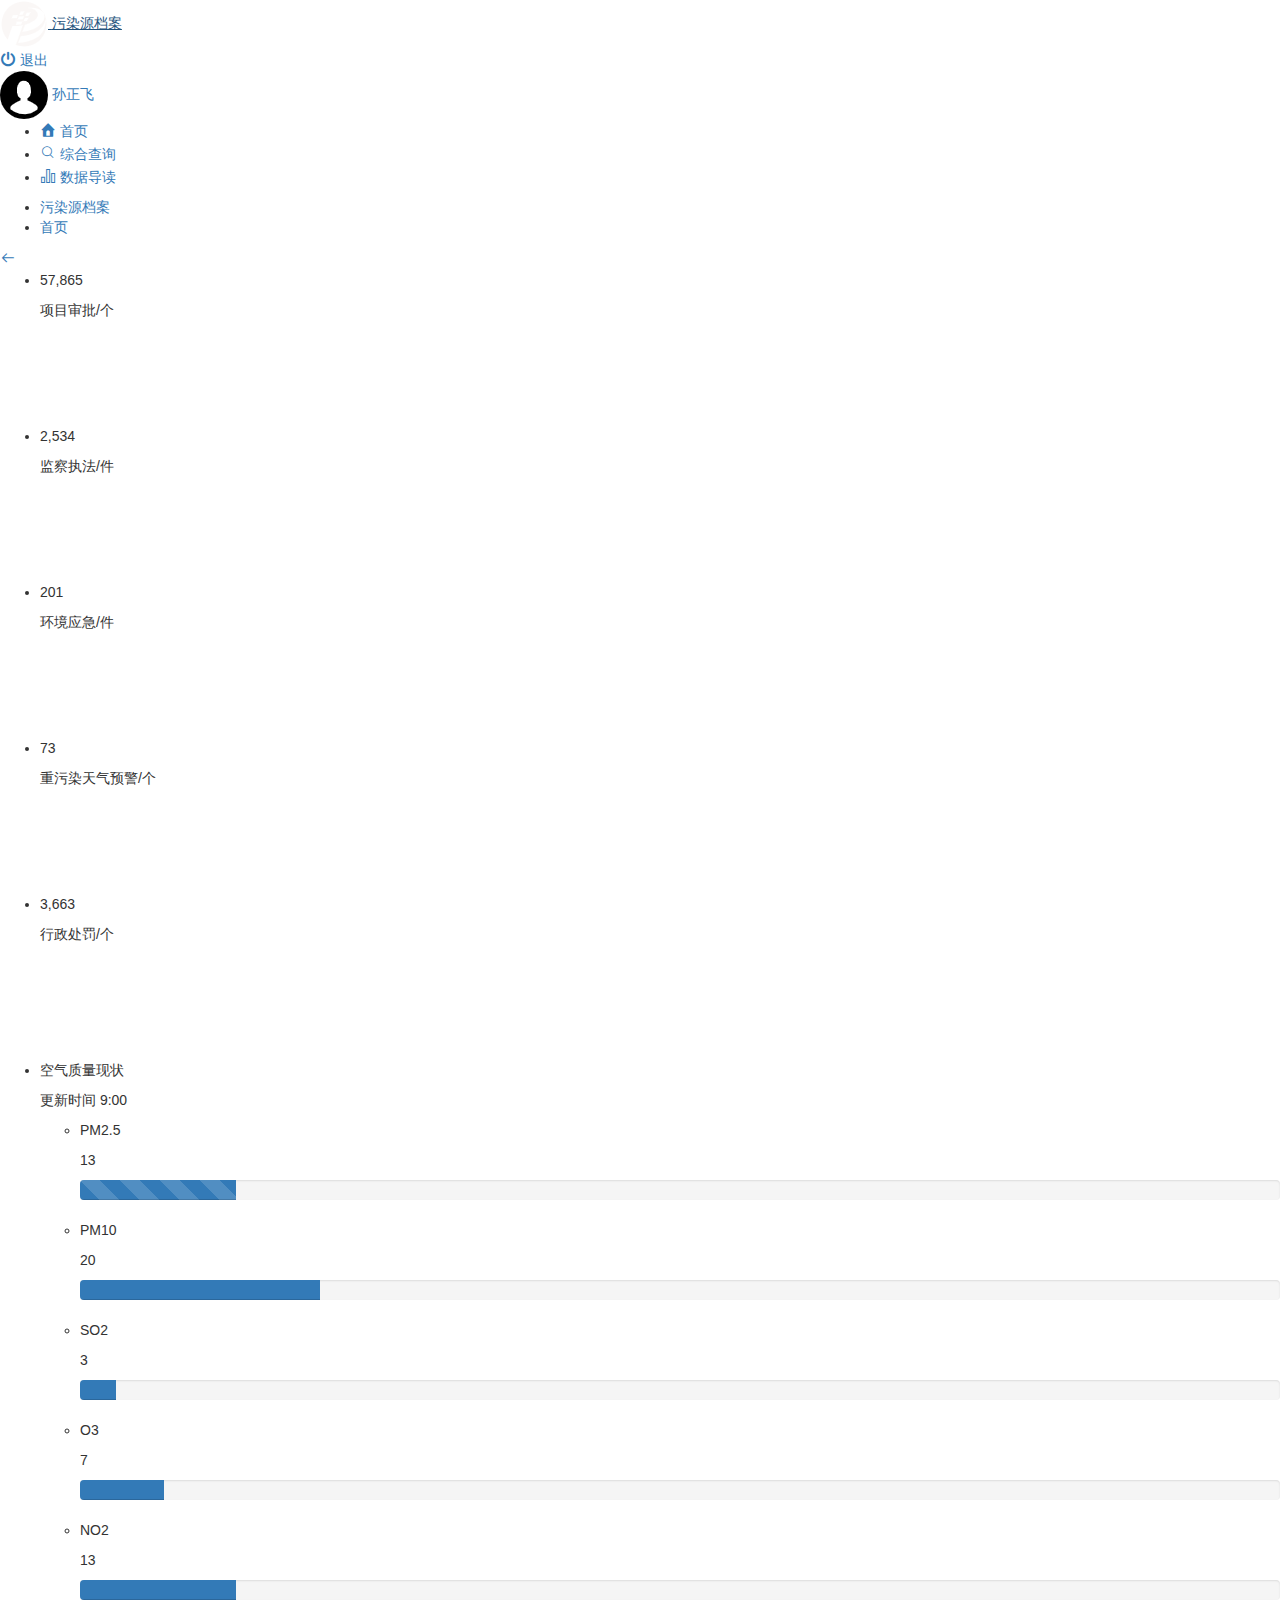
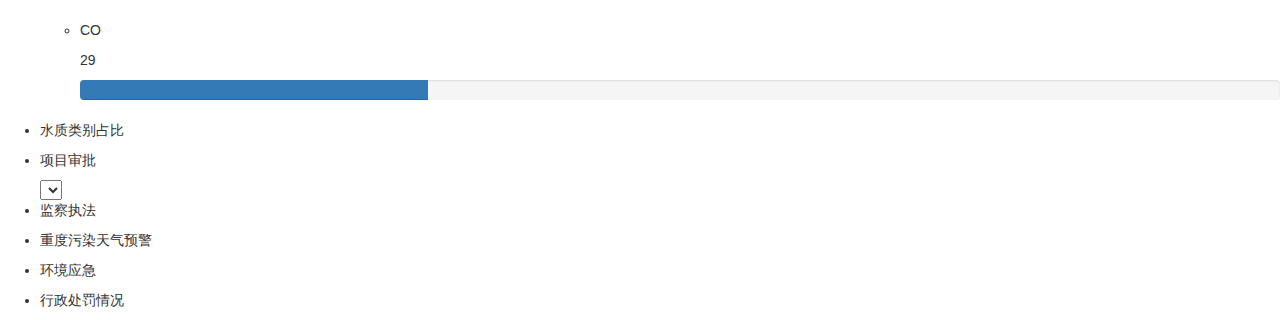
==== sanwei/displayData.html @ 451c1da6 "修改页面" ====
<!DOCTYPE html>
<html lang="en">
<head>
    <meta charset="UTF-8">
    <title>展示数据</title>
    <!-- 最新版本的 Bootstrap 核心 CSS 文件 -->
    <link rel="stylesheet" href="./static/js/bootstrap/dist/bootstrap.css"/>
    <link rel="stylesheet" href="./static/css/displayData.css">
    <link rel="stylesheet" href="./static/iconfont/iconfont.css">
    <script src="./static/js/jquery/2.1.4/jquery.min.js"></script>
    <!-- 最新的 Bootstrap 核心 JavaScript 文件 -->
    <script src="./static/js/bootstrap/dist/bootstrap.3.3.7.min.js"></script>
    <script type="text/javascript" src="./static/js/echarts-4.8.0.min.js"></script>
</head>
<body>
    <div class="page-container">
        <div class="header">
            <a href="./displayData.html" class="logo-part">
                <img src="./static/images/logo.png" alt="">
                <span class="platform-name">污染源档案</span>
            </a>
            <div id="logout">
                <a href="#">
                    <span class="iconfont icon-084tuichu"></span>
                    退出
                </a>
            </div>
            <div id="user">
                <a href="#">
                    <img src="./static/images/user-default-pic.png" alt="">
                    孙正飞
                </a>
            </div>
            <ul id="nav-list">
                <li class="nav-list-item active">
                    <a href="#">
                        <span class="iconfont icon-shouye"></span>
                        首页
                    </a>
                </li>
                <li class="nav-list-item ">
                    <a href="./integratedQuery.html">
                        <span class="iconfont icon-chaxun"></span>
                        综合查询
                    </a>
                </li>
                <li class="nav-list-item ">
                    <a href="">
                        <span class="iconfont icon-zhibiao"></span>
                        数据导读
                    </a>
                </li>
            </ul>
            <div class="clearfix"></div>
        </div>
        <div class="clearfix"></div>
        <div class="nav-part">
            <ul class="nav-bar">
                <li class="nav-bar-item">
                    <a href="#">
                        污染源档案
                    </a>
                </li>
                <li class="nav-bar-item">
                    <a href="#">
                        首页
                    </a>
                </li>
            </ul>
            <a href="#" id="back">
                <span class="iconfont icon-zuojiantou"></span>
            </a>
        </div>
        <div class="main">
            <ul class="num-tags-list">
                <li class="num-tags-list-item xm">
                    <p class="num" alt="">57,865</p>
                    <p class="tag" alt="">项目审批/个</p>
                    <img src="./static/images/xm.png" alt="" class="tag-icon">
                </li>
                <li class="num-tags-list-item jc">
                    <p class="num">2,534</p>
                    <p class="tag">监察执法/件</p>
                    <img src="./static/images/jc.png" alt="" class="tag-icon">
                </li>
                <li class="num-tags-list-item hj">
                    <p class="num">201</p>
                    <p class="tag">环境应急/件</p>
                    <img src="./static/images/hj.png" alt="" class="tag-icon">
                </li>
                <li class="num-tags-list-item zw">
                    <p class="num">73</p>
                    <p class="tag">重污染天气预警/个</p>
                    <img src="./static/images/zw.png" alt="" class="tag-icon">
                </li>
                <li class="num-tags-list-item xz">
                    <p class="num">3,663</p>
                    <p class="tag">行政处罚/个</p>
                    <img src="./static/images/xz.png" alt="" class="tag-icon">
                </li>
            </ul>
            <ul class="data-chart-list">
                <li class="data-chart-list-item">
                    <div class="title-more">
                        <p class="title">空气质量现状</p>
                        <div class="more">
                            <p class="update-time">
                                <span>更新时间</span>
                                <span>9:00</span>
                            </p>
                        </div>
                    </div>
                    <div class="data-chart-list-item-content">
                        <div class="left" id="air-chart">

                        </div>
                        <ul class="right" id="air-value-list">
                            <li class="air-value">
                                <p class="air-name">PM2.5</p>
                                <p class="air-value">13</p>
                                <div class="progress">
                                    <div class="progress-bar  progress-bar-striped active"
                                         role="progressbar"
                                         aria-valuenow="13"
                                         aria-valuemin="0"
                                         aria-valuemax="100"
                                         style="width:13%;">
                                    </div>
                                </div>
                            </li>
                            <li class="air-value">
                                <p class="air-name">PM10</p>
                                <p class="air-value">20</p>
                                <div class="progress">
                                    <div class="progress-bar"
                                         role="progressbar"
                                         aria-valuenow="20"
                                         aria-valuemin="0"
                                         aria-valuemax="100"
                                         style="width:20%;">
                                    </div>
                                </div>
                            </li>
                            <li class="air-value">
                                <p class="air-name">SO2</p>
                                <p class="air-value">3</p>
                                <div class="progress">
                                    <div class="progress-bar"
                                         role="progressbar"
                                         aria-valuenow="3"
                                         aria-valuemin="0"
                                         aria-valuemax="100"
                                         style="width:3%;">
                                    </div>
                                </div>
                            </li>
                            <li class="air-value">
                                <p class="air-name">O3</p>
                                <p class="air-value">7</p>
                                <div class="progress">
                                    <div class="progress-bar"
                                         role="progressbar"
                                         aria-valuenow="7"
                                         aria-valuemin="0"
                                         aria-valuemax="100"
                                         style="width:7%;">
                                    </div>
                                </div>
                            </li>
                            <li class="air-value">
                                <p class="air-name">NO2</p>
                                <p class="air-value">13</p>
                                <div class="progress">
                                    <div class="progress-bar"
                                         role="progressbar"
                                         aria-valuenow="13"
                                         aria-valuemin="0"
                                         aria-valuemax="100"
                                         style="width:13%;">
                                    </div>
                                </div>
                            </li>
                            <li class="air-value">
                                <p class="air-name">CO</p>
                                <p class="air-value">29</p>
                                <div class="progress">
                                    <div class="progress-bar"
                                         role="progressbar"
                                         aria-valuenow="29"
                                         aria-valuemin="0"
                                         aria-valuemax="100"
                                         style="width:29%;">
                                    </div>
                                </div>
                            </li>
                        </ul>
                    </div>
                </li>
                <li class="data-chart-list-item">
                    <div class="title-more">
                        <p class="title">水质类别占比</p>
                        <div class="more"></div>
                    </div>
                    <div class="data-chart-list-item-content">
                        <div class="left" id="szzb-chart">

                        </div>
                        <div class="right" id="dbl-chart">

                        </div>
                    </div>
                </li>
                <li class="data-chart-list-item">
                    <div class="title-more">
                        <p class="title">项目审批</p>
                        <div class="more">
                            <select name="" id=""></select>
                        </div>
                    </div>
                </li>
                <li class="data-chart-list-item">
                    <div class="title-more">
                        <p class="title">监察执法</p>
                        <div class="more"></div>
                    </div>
                </li>
                <li class="data-chart-list-item">
                    <div class="title-more">
                        <p class="title">重度污染天气预警</p>
                        <div class="more"></div>
                    </div>
                </li>
                <li class="data-chart-list-item">
                    <div class="title-more">
                        <p class="title">环境应急</p>
                        <div class="more"></div>
                    </div>
                </li>
                <li class="data-chart-list-item">
                    <div class="title-more">
                        <p class="title">行政处罚情况</p>
                        <div class="more"></div>
                    </div>
                </li>
            </ul>
        </div>
    </div>
</body>
<script>
    //dom
    var airChartDom = document.getElementById('air-chart');
    var szzbChartDom = document.getElementById('szzb-chart');
    var dblChartDom = document.getElementById('dbl-chart');

    //echarts
    var airChart,szzbChart,dblChart;
    //获取空气质量现状数据
    function getAirChartData(){
        if(airChart){
            airChart.dispose();
        }
        airChart = echarts.init(airChartDom);
        var option = {
            angleAxis: {
                axisLine: {
                    show: false
                },
                axisLabel: {
                    show: false
                },
                splitLine: {
                    show: false
                },
                axisTick: {
                    show: false
                },
                min: 0,
                max: 120,
                boundaryGap: ['0', '100'],
                startAngle: 240
            },
            radiusAxis: {
                type: 'category',
                axisLine: {
                    show: false
                },
                axisTick: {
                    show: false
                },
                axisLabel: {
                    show: false
                },
                data: ['','','a', 'c'],
                z: 10
            },
            polar: {},
            series: [{
                type: 'bar',
                data: [,,,35],
                z: 1,
                coordinateSystem: 'polar',
                name: 'a',
                roundCap: true,
                color: '#02B81C',
                barGap: '-100%'
            }, {
                type: 'bar',
                data: [,,,100],
                z: 0,
                silent: true,
                coordinateSystem: 'polar',
                name: 'c',
                roundCap: true,
                color: '#F4F4F4',
                barGap: '-100%'
            }],
            tooltip: {
                show: false
            },
            graphic: [{
                type: 'group',
                top: 'middle',
                left: 'center',
                id: 'data',
                children: [
                    {
                        type: 'text',
                        id: 'current',
                        top:30,
                        style: {
                            text: '35',
                            font: 'bold 40px "Microsoft YaHei", sans-serif',
                            fill: '#000000',
                            textAlign: 'center'
                        }
                    },
                    {
                        type: 'text',
                        id: 'all',
                        top: 100,
                        style: {
                            text: '优',
                            font: 'bold 30px "Microsoft YaHei", sans-serif',
                            fill: '#02B81C',
                            textAlign: 'center'
                        }
                    }
                ]
            },{
                type:'text',
                id:'primary_pollutant',
                bottom:10,
                left:'center',
                style:{
                    text:'首要污染物:--',
                    font:'16px "Microsoft YaHei", sans-serif',
                    fill:'#000000',
                    textAlign:'center'
                }
            }
            ]
        };
        airChart.setOption(option)
    }
    //设置各个空气值
    function setAirValue(){

    }
    //水质占比
    function szzb(){
        if(szzbChart){
            szzbChart.dispose();
        }
        szzbChart = echarts.init(szzbChartDom);
        let echartData = [{
            'name': 'V类',
            'value': 27
        }, {
            'name': 'Ⅱ类',
            'value': 24
        }, {
            'name': 'Ⅲ类',
            'value': 18
        }, {
            'name': 'Ⅳ类',
            'value': 31
        }
        ];
        let formatNumber = function(num) {
            let reg = /(?=(\B)(\d{3})+$)/g;
            return num.toString().replace(reg, ',');
        }
        let total = echartData.reduce((a, b) => {
            return a + b.value * 1
        }, 0);

        var option = {
            backgroundColor: '#FFF',
            color: ['#FF771C', '#0084FF', '#00B71A', '#FBBB02'],
            // tooltip: {
            //     trigger: 'item'
            // },
            title: [{
                text:'水质占比',
                top: 'center',
                left: 'center',
                textStyle: {
                    rich: {
                        name: {
                            fontSize: 20,
                            fontWeight: 'normal',
                            color: '#666666',
                            padding: [10, 0]
                        },
                        val: {
                            fontSize: 32,
                            fontWeight: 'bold',
                            color: '#333333',
                        }
                    }
                }
            }],
            series: [{
                type: 'pie',
                radius: ['90px', '120px'],
                center: ['50%', '50%'],
                data: echartData,
                hoverAnimation: false,
                itemStyle: {
                    normal: {
                        borderColor: '#FFF',
                        borderWidth: 2
                    }
                },
                labelLine: {
                    normal: {
                        length: 20,
                        length2: 80,
                        lineStyle: {
                            color: '#e6e6e6'
                        }
                    }
                },
                label: {
                    normal: {
                        formatter: params => {
                            return (
                                '{icon|●}{name|' + params.name + '}{value|' +
                                formatNumber(params.value) + '%}'
                            );
                        },
                        padding: [0 , -100, 25, -100],
                        rich: {
                            icon: {
                                fontSize: 16
                            },
                            name: {
                                fontSize: 16,
                                padding: [0, 10, 0, 4],
                                color: '#666666'
                            },
                            value: {
                                fontSize: 16,
                                color: '#333333'
                            }
                        }
                    }
                },
            }]
        };
        szzbChart.setOption(option);
    }
    //达标率
    function dbl(){
        if(dblChart){
            dblChart.dispose();
        }
        dblChart = echarts.init(dblChartDom);
        var option = {
            angleAxis: {
                axisLine: {
                    show: false
                },
                axisLabel: {
                    show: false
                },
                splitLine: {
                    show: false
                },
                axisTick: {
                    show: false
                },
                min: 0,
                max: 100,
                boundaryGap: ['0', '100'],
                startAngle: 90
            },
            radiusAxis: {
                type: 'category',
                axisLine: {
                    show: false
                },
                axisTick: {
                    show: false
                },
                axisLabel: {
                    show: false
                },
                data: ['','','a', 'c'],
                z: 10
            },
            polar: {},
            series: [{
                type: 'bar',
                data: [,,,86],
                z: 1,
                coordinateSystem: 'polar',
                name: 'a',
                roundCap: true,
                color: '#566FF1',
                barGap: '-100%'
            }, {
                type: 'bar',
                data: [,,,100],
                z: 0,
                silent: true,
                coordinateSystem: 'polar',
                name: 'c',
                roundCap: true,
                color: '#F4F4F4',
                barGap: '-100%'
            }],
            tooltip: {
                show: false
            },
            graphic: [{
                type: 'group',
                top: 'middle',
                left: 'center',
                id: 'data',
                children: [
                    {
                        type: 'text',
                        id: 'current',
                        top:50,
                        style: {
                            text: '86%',
                            font: 'bold 40px "Microsoft YaHei", sans-serif',
                            fill: '#566FF1',
                            textAlign: 'center'
                        }
                    },
                    {
                        type: 'text',
                        id: 'all',
                        top: 100,
                        style: {
                            text: '达标率',
                            font: '30px "Microsoft YaHei", sans-serif',
                            fill: '#566FF1',
                            textAlign: 'center'
                        }
                    }
                ]
            }
            ]
        };
        dblChart.setOption(option)
    }
    $(function(){
        //获取空气质量图表数据
        getAirChartData();
        //水质占比
        szzb();
        //达标率
        dbl();
    })
</script>
</html>
---- sanwei/static/iconfont/iconfont.css ----
@font-face {font-family: "iconfont";
  src: url('iconfont.eot?t=1591057753026'); /* IE9 */
  src: url('iconfont.eot?t=1591057753026#iefix') format('embedded-opentype'), /* IE6-IE8 */
  url('[data-uri]') format('woff2'),
  url('iconfont.woff?t=1591057753026') format('woff'),
  url('iconfont.ttf?t=1591057753026') format('truetype'), /* chrome, firefox, opera, Safari, Android, iOS 4.2+ */
  url('iconfont.svg?t=1591057753026#iconfont') format('svg'); /* iOS 4.1- */
}

.iconfont {
  font-family: "iconfont" !important;
  font-size: 16px;
  font-style: normal;
  -webkit-font-smoothing: antialiased;
  -moz-osx-font-smoothing: grayscale;
}

.icon-zuojiantou:before {
  content: "\e625";
}

.icon-084tuichu:before {
  content: "\e659";
}

.icon-shouye:before {
  content: "\e606";
}

.icon-chaxun:before {
  content: "\e660";
}

.icon-jingbao:before {
  content: "\e602";
}

.icon-zhibiao:before {
  content: "\e6e2";
}
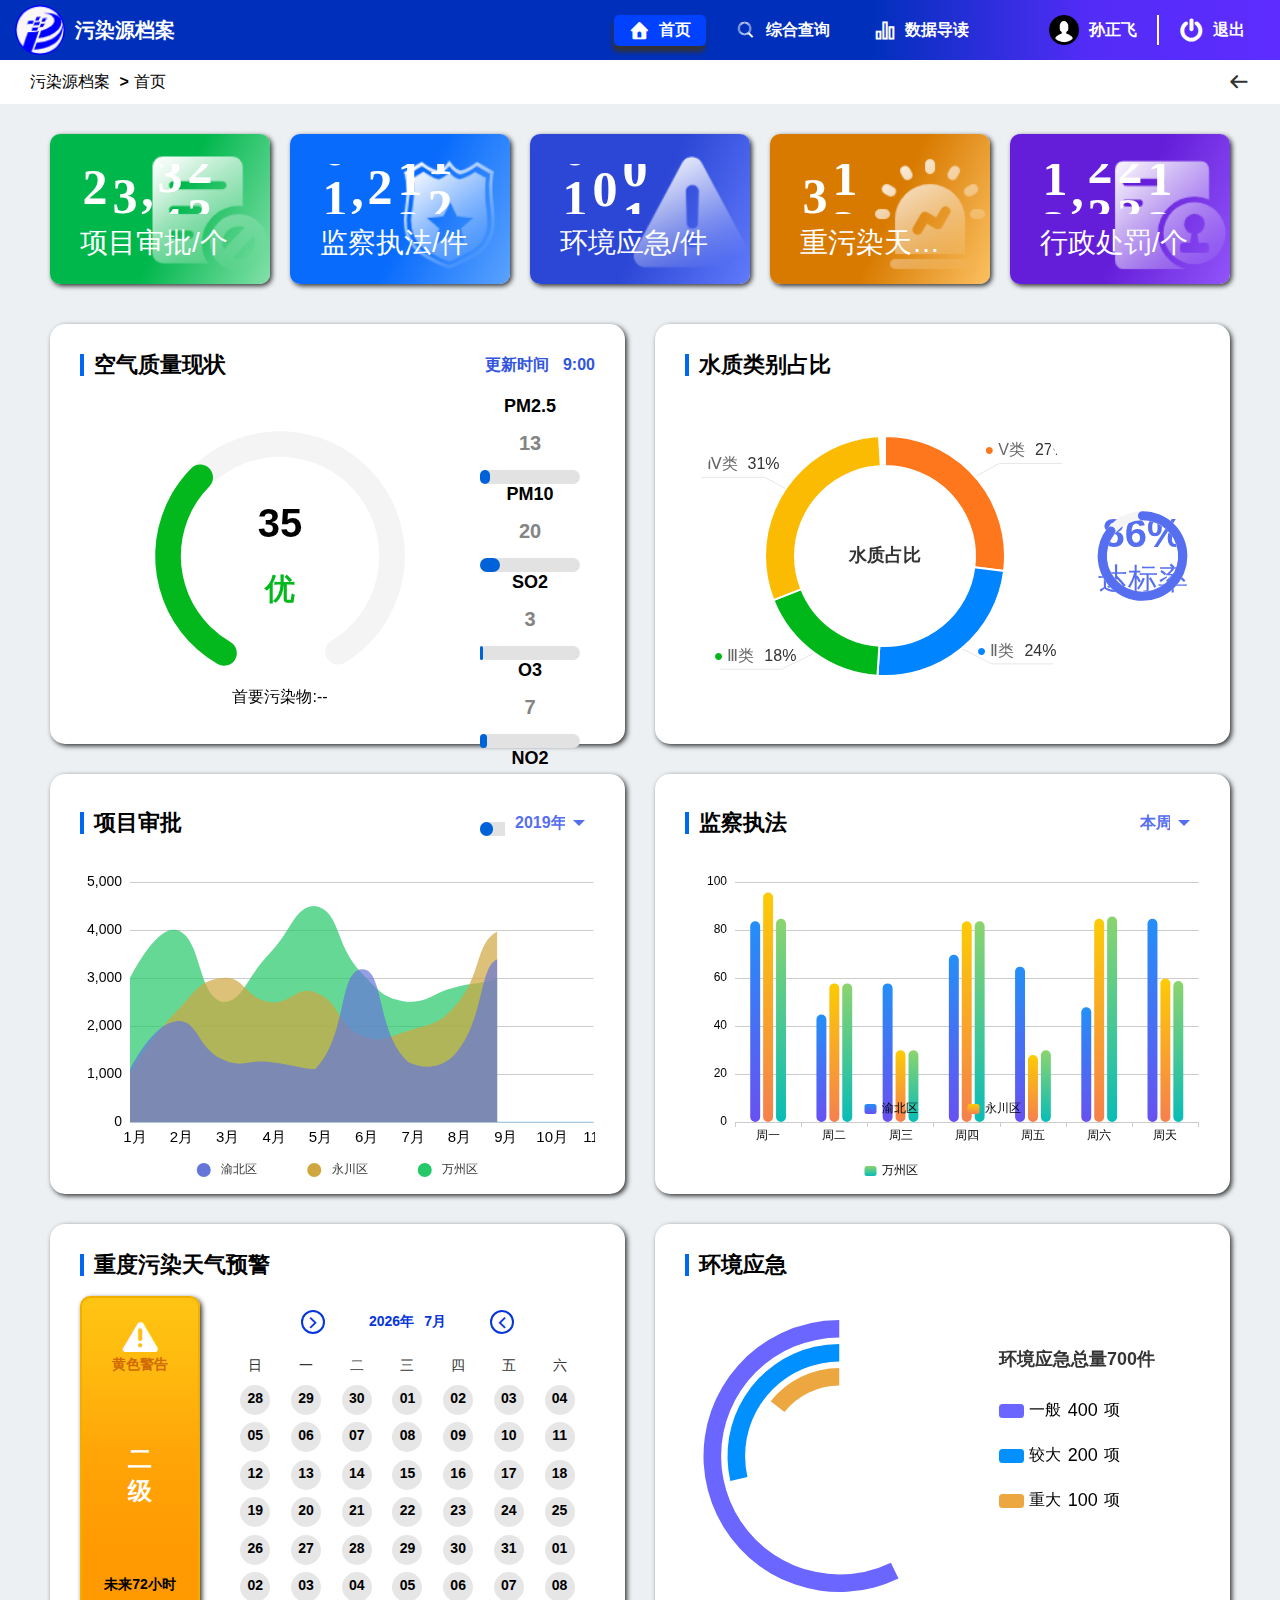
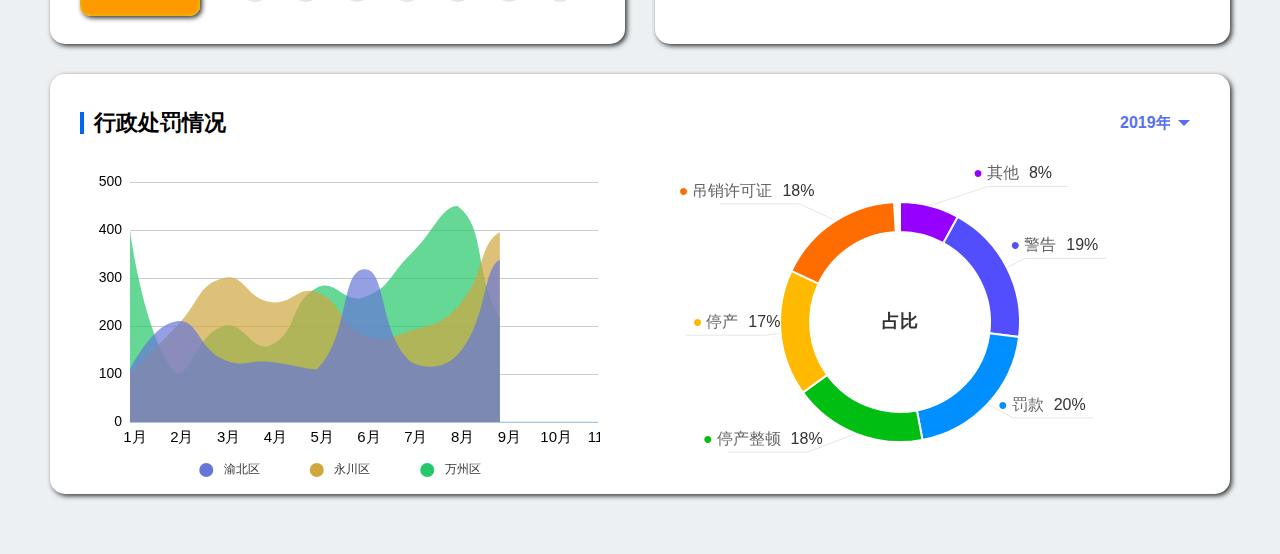
==== commit 309e15f5: "修改页面" ====
--- a/sanwei/displayData.html
+++ b/sanwei/displayData.html
@@ -4,13 +4,16 @@
     <meta charset="UTF-8">
     <title>展示数据</title>
     <!-- 最新版本的 Bootstrap 核心 CSS 文件 -->
-    <link rel="stylesheet" href="./static/js/bootstrap/dist/bootstrap.css"/>
+    <!--<link rel="stylesheet" href="./static/js/bootstrap/dist/bootstrap.css"/>-->
+    <link rel="stylesheet" href="./static/js/layui-v2.4.5/layui/css/layui.css">
     <link rel="stylesheet" href="./static/css/displayData.css">
     <link rel="stylesheet" href="./static/iconfont/iconfont.css">
     <script src="./static/js/jquery/2.1.4/jquery.min.js"></script>
     <!-- 最新的 Bootstrap 核心 JavaScript 文件 -->
-    <script src="./static/js/bootstrap/dist/bootstrap.3.3.7.min.js"></script>
+    <!--<script src="./static/js/bootstrap/dist/bootstrap.3.3.7.min.js"></script>-->
+    <script type="text/javascript" src="./static/js/layui-v2.4.5/layui/layui.all.js"></script>
     <script type="text/javascript" src="./static/js/echarts-4.8.0.min.js"></script>
+    <script type="text/javascript" src="./static/js/numberAnimate.js"></script>
 </head>
 <body>
     <div class="page-container">
@@ -33,7 +36,7 @@
             </div>
             <ul id="nav-list">
                 <li class="nav-list-item active">
-                    <a href="#">
+                    <a href="javascript:void(0)">
                         <span class="iconfont icon-shouye"></span>
                         首页
                     </a>
@@ -74,27 +77,27 @@
         <div class="main">
             <ul class="num-tags-list">
                 <li class="num-tags-list-item xm">
-                    <p class="num" alt="">57,865</p>
+                    <p class="num" id="xmsp-num" alt="">57,865</p>
                     <p class="tag" alt="">项目审批/个</p>
                     <img src="./static/images/xm.png" alt="" class="tag-icon">
                 </li>
                 <li class="num-tags-list-item jc">
-                    <p class="num">2,534</p>
+                    <p class="num" id="jczf-num">2,534</p>
                     <p class="tag">监察执法/件</p>
                     <img src="./static/images/jc.png" alt="" class="tag-icon">
                 </li>
                 <li class="num-tags-list-item hj">
-                    <p class="num">201</p>
+                    <p class="num" id="hjyj-num">201</p>
                     <p class="tag">环境应急/件</p>
                     <img src="./static/images/hj.png" alt="" class="tag-icon">
                 </li>
                 <li class="num-tags-list-item zw">
-                    <p class="num">73</p>
+                    <p class="num" id="zwyj-num">73</p>
                     <p class="tag">重污染天气预警/个</p>
                     <img src="./static/images/zw.png" alt="" class="tag-icon">
                 </li>
                 <li class="num-tags-list-item xz">
-                    <p class="num">3,663</p>
+                    <p class="num" id="xzcf-num">3,663</p>
                     <p class="tag">行政处罚/个</p>
                     <img src="./static/images/xz.png" alt="" class="tag-icon">
                 </li>
@@ -118,79 +121,44 @@
                             <li class="air-value">
                                 <p class="air-name">PM2.5</p>
                                 <p class="air-value">13</p>
-                                <div class="progress">
-                                    <div class="progress-bar  progress-bar-striped active"
-                                         role="progressbar"
-                                         aria-valuenow="13"
-                                         aria-valuemin="0"
-                                         aria-valuemax="100"
-                                         style="width:13%;">
-                                    </div>
+                                <div class="layui-progress">
+                                    <div class="layui-progress-bar " lay-percent="10%"></div>
                                 </div>
                             </li>
                             <li class="air-value">
                                 <p class="air-name">PM10</p>
                                 <p class="air-value">20</p>
-                                <div class="progress">
-                                    <div class="progress-bar"
-                                         role="progressbar"
-                                         aria-valuenow="20"
-                                         aria-valuemin="0"
-                                         aria-valuemax="100"
-                                         style="width:20%;">
-                                    </div>
+                                <div class="layui-progress">
+                                    <div class="layui-progress-bar " lay-percent="20%"></div>
                                 </div>
                             </li>
                             <li class="air-value">
                                 <p class="air-name">SO2</p>
                                 <p class="air-value">3</p>
-                                <div class="progress">
-                                    <div class="progress-bar"
-                                         role="progressbar"
-                                         aria-valuenow="3"
-                                         aria-valuemin="0"
-                                         aria-valuemax="100"
-                                         style="width:3%;">
-                                    </div>
+                                <div class="layui-progress">
+                                    <div class="layui-progress-bar " lay-percent="3%"></div>
+
                                 </div>
                             </li>
                             <li class="air-value">
                                 <p class="air-name">O3</p>
                                 <p class="air-value">7</p>
-                                <div class="progress">
-                                    <div class="progress-bar"
-                                         role="progressbar"
-                                         aria-valuenow="7"
-                                         aria-valuemin="0"
-                                         aria-valuemax="100"
-                                         style="width:7%;">
-                                    </div>
+                                <div class="layui-progress">
+                                    <div class="layui-progress-bar " lay-percent="7%"></div>
                                 </div>
                             </li>
                             <li class="air-value">
                                 <p class="air-name">NO2</p>
                                 <p class="air-value">13</p>
-                                <div class="progress">
-                                    <div class="progress-bar"
-                                         role="progressbar"
-                                         aria-valuenow="13"
-                                         aria-valuemin="0"
-                                         aria-valuemax="100"
-                                         style="width:13%;">
-                                    </div>
+                                <div class="layui-progress">
+                                    <div class="layui-progress-bar " lay-percent="13%"></div>
                                 </div>
                             </li>
                             <li class="air-value">
                                 <p class="air-name">CO</p>
                                 <p class="air-value">29</p>
-                                <div class="progress">
-                                    <div class="progress-bar"
-                                         role="progressbar"
-                                         aria-valuenow="29"
-                                         aria-valuemin="0"
-                                         aria-valuemax="100"
-                                         style="width:29%;">
-                                    </div>
+                                <div class="layui-progress">
+                                    <div class="layui-progress-bar " lay-percent="29%"></div>
                                 </div>
                             </li>
                         </ul>
@@ -214,14 +182,32 @@
                     <div class="title-more">
                         <p class="title">项目审批</p>
                         <div class="more">
-                            <select name="" id=""></select>
+                                <div class="layui-form editform">
+                                    <select  name="xmsp-year" lay-filter="xmsp-year" id="xmsp-year"  class="layui-select">
+                                        <option value="2018">2018年</option>
+                                        <option value="2019" selected>2019年</option>
+                                        <option value="2020">2020年</option>
+                                    </select>
+                                </div>
                         </div>
+                    </div>
+                    <div class="data-chart-list-item-content">
+                        <div id="xmsp-chart"></div>
                     </div>
                 </li>
                 <li class="data-chart-list-item">
                     <div class="title-more">
                         <p class="title">监察执法</p>
-                        <div class="more"></div>
+                        <div class="more">
+                            <div class="layui-form editform" style="width: 70px;">
+                                <select  name="zczf-week" lay-filter="zczf-week" id="zczf-week"  class="layui-select">
+                                    <option value="1">本周</option>
+                                </select>
+                            </div>
+                        </div>
+                    </div>
+                    <div class="data-chart-list-item-content">
+                        <div id="jczf-chart"></div>
                     </div>
                 </li>
                 <li class="data-chart-list-item">
@@ -229,17 +215,51 @@
                         <p class="title">重度污染天气预警</p>
                         <div class="more"></div>
                     </div>
+                    <div class="data-chart-list-item-content">
+                        <div class="left" id="weather-status">
+                            <div class="warn yellow">
+                                <span class="iconfont icon-jinggao1"></span>
+                                <span id="warn-type">黄色警告</span>
+                            </div>
+                            <div class="warn-level">
+                                二级
+                            </div>
+                            <div class="future72">未来72小时</div>
+                        </div>
+                        <div class="right layui-inline" id="calendar"></div>
+                    </div>
                 </li>
                 <li class="data-chart-list-item">
                     <div class="title-more">
                         <p class="title">环境应急</p>
                         <div class="more"></div>
                     </div>
+                    <div class="data-chart-list-item-content">
+                        <div id="hjyj-chart">
+
+                        </div>
+                    </div>
                 </li>
                 <li class="data-chart-list-item">
                     <div class="title-more">
                         <p class="title">行政处罚情况</p>
-                        <div class="more"></div>
+                        <div class="more">
+                            <div class="layui-form editform">
+                                <select  name="xzcf-year" lay-filter="xzcf-year" id="xzcf-year"  class="layui-select">
+                                    <option value="2018">2018年</option>
+                                    <option value="2019" selected>2019年</option>
+                                    <option value="2020">2020年</option>
+                                </select>
+                            </div>
+                        </div>
+                    </div>
+                    <div class="data-chart-list-item-content">
+                        <div class="left" id="xzcf-left-chart">
+
+                        </div>
+                        <div class="right" id="xzcf-right-chart">
+
+                        </div>
                     </div>
                 </li>
             </ul>
@@ -251,9 +271,14 @@
     var airChartDom = document.getElementById('air-chart');
     var szzbChartDom = document.getElementById('szzb-chart');
     var dblChartDom = document.getElementById('dbl-chart');
+    var xmspChartDom = document.getElementById('xmsp-chart');
+    var jczfChartDom = document.getElementById('jczf-chart');
+    var xzcfLeftChartDom = document.getElementById('xzcf-left-chart');
+    var xzcfRightChartDom = document.getElementById('xzcf-right-chart');
+    var hjyjChartDom = document.getElementById('hjyj-chart');
 
     //echarts
-    var airChart,szzbChart,dblChart;
+    var airChart,szzbChart,dblChart,xmspChart,jczfChart,xzcfLeftChart,xzcfRightChart,hjyjChart;
     //获取空气质量现状数据
     function getAirChartData(){
         if(airChart){
@@ -567,13 +592,948 @@
         };
         dblChart.setOption(option)
     }
+    //项目审批
+    function xmsp(){
+        if(xmspChart){
+            xmspChart.dispose();
+        }
+        xmspChart = echarts.init(xmspChartDom);
+        var option = {
+            grid: {
+                 width:'90%', //调整折线图的宽度
+                top: 20,
+                x: 50,
+                x2: 50,
+                y2: 60
+            },
+            color:["#24C869","#D0A73E","#6676D8"],
+            legend:{
+                left:'center',
+                bottom:0,
+                itemGap:50,
+                data:[
+                    {
+                        name:'渝北区',
+                        icon:'circle'
+                    },
+                    {
+                        name:'永川区',
+                        icon:'circle'
+                    },
+                    {
+                        name:'万州区',
+                        icon:'circle',
+                    }
+                ]
+            },
+            backgroundColor: '#FFF',
+            tooltip: {
+                backgroundColor: 'rgb(255,255,255)',
+                padding: [10, 20, 10, 8],
+                textStyle: {
+                    fontSize: 12,
+                    lineHeight: 24,
+                    color:'#000'
+
+                },
+                trigger: 'axis',
+                axisPointer: {
+                    type: 'line',
+                    lineStyle: {
+                        type: 'dashed',
+                        color: '#fff'
+                    }
+                }
+            },
+            xAxis: {
+                type: "category",
+                boundaryGap: false,
+                // 改变x轴颜色
+                axisLine: {
+                    lineStyle: {
+                        color: "#009cff",
+                        width: 0.3
+                    }
+                },
+                data: ['1月','2月','3月','4月','5月','6月','7月','8月','9月','10月','11月'],
+                // 轴刻度
+                axisTick: {
+                    show: false
+                },
+                // 轴网格
+                splitLine: {
+                    show: false
+                },
+                axisLabel: {
+                    show: true,
+                    interval: 0, //横轴信息全部显示
+                    textStyle: {
+                        color: "#000",
+                        fontSize: 15
+                    },
+                    padding:[0,0,0,10]
+                }
+            },
+            yAxis: {
+                axisTick: {
+                    show: false //轴刻度不显示
+                },
+                min: 0,
+                // 改变y轴颜色
+                axisLine: {
+                    show:false,
+                    lineStyle: {
+                        color: "#009cff",
+                        width: 0.3
+                    }
+                },
+                // 轴网格
+                splitLine: {
+                    show: true,
+                    lineStyle: {
+                        color: "#ccc",
+                    }
+                },
+                //坐标轴文字样式
+                axisLabel: {
+                    show: true,
+                    textStyle: {
+                        color: "#000",
+                        fontSize: 14
+                    }
+                }
+            },
+            series: [
+                {
+                    name: '万州区',
+                    type: 'line',
+                    areaStyle: {
+                        color: "#24C869"
+                    },
+                    symbol: 'none', // 折线无拐点
+                    lineStyle: {
+                        normal: {
+                            width: 0 //折线宽度
+                        }
+
+                    },
+                    smooth: true,
+                    data: [3000, 4000, 2500, 3500, 4500, 3100, 2500, 2800, 3000,3400,4000]
+                },
+                {
+                    name: '永川区',
+                    type: 'line',
+                    areaStyle: {
+                        color: "#D0A73E"
+                    },
+                    symbol: 'none', // 折线无拐点
+                    lineStyle: {
+                        normal: {
+
+                            width: 0 //折线宽度
+                        }
+
+                    },
+                    smooth: true,
+                    data: [1000, 2300, 3000, 2500, 2700, 1800, 1900, 2400, 4000,3100,2900]
+
+                },
+                {
+                name: '渝北区',
+                type: 'line',
+                areaStyle: {
+                    color: "#6676D8"
+                },
+                symbol: 'none', // 折线无拐点
+                lineStyle: {
+                    normal: {
+                        width: 0 //折线宽度
+                    }
+
+                },
+                smooth: true,
+                data: [1100, 2100, 1300, 1250, 1105, 3180, 1250, 1400, 3400,1300,1500]
+
+            }
+            ]
+        };
+        xmspChart.setOption(option)
+    }
+    //监察执法
+    function jczf(){
+        if(jczfChart){
+            jczfChart.dispose();
+        }
+        jczfChart = echarts.init(jczfChartDom);
+        var option = {
+            backgroundColor:'#FFF',
+            tooltip: {
+                trigger: 'axis',
+                axisPointer: { // 坐标轴指示器，坐标轴触发有效
+                    type: 'shadow' // 默认为直线，可选为：'line' | 'shadow'
+                }
+            },
+            grid: {
+                width:'90%', //调整折线图的宽度
+                top: 20,
+                x: 50,
+                x2: 50,
+                y2: 60
+            },
+            legend: {
+                itemGap:50,
+                data: [{
+                    name:'渝北区',
+                    icon:'roundRect',
+                    textStyle:{
+                        color:'#000'
+                    }
+                },{
+                    name:'永川区',
+                    icon:'roundRect',
+                    textStyle:{
+                        color:'#000'
+                    }
+                },{
+                    name:'万州区',
+                    icon:'roundRect',
+                    textStyle:{
+                        color:'#000'
+                    }
+                }],
+                right: 'center',
+                bottom:'0',
+                textStyle: {
+                    color: "#fff"
+                },
+                itemWidth: 12,
+                itemHeight: 10,
+                // itemGap: 35
+            },
+            xAxis: {
+                type: 'category',
+                data: ['周一','周二','周三','周四','周五','周六','周天'],
+                axisLine: {
+                    lineStyle: {
+                        color: '#ccc'
+
+                    }
+                },
+                axisLabel: {
+                    // interval: 0,
+                    // rotate: 40,
+                    textStyle: {
+                        fontFamily: 'Microsoft YaHei',
+                        color:'#000'
+                    }
+                },
+            },
+
+            yAxis: {
+                type: 'value',
+                axisLine: {
+                    show: false,
+                    lineStyle: {
+                        color: 'white'
+                    }
+                },
+                splitLine: {
+                    show: true,
+                    lineStyle: {
+                        color: '#ccc'
+                    }
+                },
+                axisLabel: {
+                    textStyle:{
+                        color:'#000'
+                    }
+                }
+            },
+            series: [{
+                name: '渝北区',
+                type: 'bar',
+                barWidth: '15%',
+                itemStyle: {
+                    normal: {
+                        color: new echarts.graphic.LinearGradient(0, 0, 0, 1, [{
+                            offset: 0,
+                            color: '#248ff7'
+                        }, {
+                            offset: 1,
+                            color: '#6851f1'
+                        }]),
+                        barBorderRadius: 11,
+                    }
+                },
+                data: [84,45,58,70,65,48,85]
+            },
+                {
+                    name: '永川区',
+                    type: 'bar',
+                    barWidth: '15%',
+                    itemStyle: {
+                        normal: {
+                            color: new echarts.graphic.LinearGradient(0, 0, 0, 1, [{
+                                offset: 0,
+                                color: '#fccb05'
+                            }, {
+                                offset: 1,
+                                color: '#f5804d'
+                            }]),
+                            barBorderRadius: 12,
+                        }
+                    },
+                    data: [96,58,30,84,28,85,60]
+                },
+                {
+                    name: '万州区',
+                    type: 'bar',
+                    barWidth: '15%',
+                    itemStyle: {
+                        normal: {
+                            color: new echarts.graphic.LinearGradient(0, 0, 0, 1, [{
+                                offset: 0,
+                                color: '#8bd46e'
+                            }, {
+                                offset: 1,
+                                color: '#09bcb7'
+                            }]),
+                            barBorderRadius: 11,
+                        }
+                    },
+                    data: [85,58,30,84,30,86,59]
+                }]
+        };
+        jczfChart.setOption(option);
+    }
+
+    function array2obj(array,key) {
+        var resObj = {};
+        for(var i=0;i<array.length;i++){
+            resObj[array[i][key]] = array[i];
+        }
+        return resObj;
+    }
+    //环境应急
+    function hjyj(){
+        if(hjyjChart){
+            hjyj.dispose();
+        }
+        hjyjChart = echarts.init(hjyjChartDom);
+
+        let color = ['#6A66FF', '#0090FF', '#EDA741'];
+        let chartData = [
+            {
+            name: "一般",
+            value: 400
+            },
+            {
+                name: "较大",
+                value: 200
+            },
+            {
+                name: "重大",
+                value: 100
+            }
+        ];
+        let arrName = [];
+        let arrValue = [];
+        let objData = array2obj(chartData, "name");
+        let sum = 0;
+        let pieSeries = [],
+            lineYAxis = [];
+
+        // 数据处理
+        chartData.forEach((v, i) => {
+            arrName.push(v.name);
+            arrValue.push(v.value);
+            sum = sum + v.value;
+        })
+
+        // 图表option整理
+        chartData.forEach((v, i) => {
+            pieSeries.push({
+                name: '学历',
+                type: 'pie',
+                clockWise: false,
+                hoverAnimation: false,
+                radius: [85 - i * 15 + '%', 74 - i * 15 + '%'],
+                center: ["30%", "50%"],
+                label: {
+                    show: false
+                },
+                data: [
+                    {
+                        value: v.value,
+                        name: v.name
+                    },
+                    {
+                        value: sum - v.value,
+                        name: '',
+                        itemStyle: {
+                            color: "rgba(0,0,0,0)"
+                        }
+                    }
+                ]
+            });
+            /*  pieSeries.push({
+                  name: '',
+                  type: 'pie',
+                  silent: true,
+                  z: 1,
+                  clockWise: false, //顺时加载
+                  hoverAnimation: false, //鼠标移入变大
+                  radius: [65 - i * 15 + '%',57 - i * 15 + '%'],
+                  center: ["30%", "50%"],
+                  label: {
+                      show: false
+                  },
+                  data: [{
+                      value: 7.5,
+                      itemStyle: {
+                          color: "#E3F0FF"
+                      }
+                  }, {
+                      value: 2.5,
+                      name: '',
+                      itemStyle: {
+                          color: "rgba(0,0,0,0)"
+                      }
+                  }]
+              });*/
+            v.percent = (v.value / sum * 100).toFixed(1) + "%";
+            lineYAxis.push({
+                value: i,
+                textStyle: {
+                    rich: {
+                        circle: {
+                            color: color[i],
+                            padding: [0, 5]
+                        }
+                    }
+                }
+            });
+        });
+
+        var option = {
+            backgroundColor: '#fff',
+            title:{
+                text:'环境应急总量'+sum+'件',
+                left:'60%',
+                top:50
+            },
+            color: color,
+            legend: {
+                show: true,
+                icon:"roundRect",
+                top: "center",
+                left: '60%',
+                data: arrName,
+                width:50,
+                padding: [0, 5],
+                itemGap: 25,
+                formatter: function(name) {
+                    return "{title|" + name + "}  {value|" + (objData[name].value) +"}  {title|项}"
+                },
+
+                textStyle: {
+                    rich: {
+                        title: {
+                            fontSize: 16,
+                            lineHeight: 15,
+                            color: "#000"
+                        },
+                        value: {
+                            fontSize: 18,
+                            lineHeight: 20,
+                            color: "#000"
+                        }
+                    }
+                },
+            },
+            grid: {
+                top: '15%',
+                bottom: '54%',
+                left: "30%",
+                containLabel: false
+            },
+            yAxis: [{
+                type: 'category',
+                inverse: true,
+                axisLine: {
+                    show: false
+                },
+                axisTick: {
+                    show: false
+                },
+                axisLabel: {
+                    formatter: function(params) {
+                        let item = chartData[params];
+                        console.log(item)
+                        return '{icon|}{circle|●}{name|'+ item.name +'}{bd||}{percent|'+item.percent+'}{value|'+ item.value+'}'
+                    },
+                    interval: 0,
+                    inside: true,
+                    textStyle: {
+                        color: "#333",
+                        fontSize: 14,
+                        rich: {
+                            line: {
+                                width: 170,
+                                height: 10
+                            },
+                            name: {
+                                color: '#666',
+                                fontSize: 14,
+                            },
+                            bd: {
+                                color: '#ccc',
+                                padding: [0, 5],
+                                fontSize: 14,
+                            },
+                            percent:{
+                                color: '#333',
+                                fontSize: 14,
+                            },
+                            value: {
+                                color: '#333',
+                                fontSize: 16,
+                                fontWeight: 500,
+                                padding: [0, 0, 0, 20]
+                            },
+                            unit: {
+                                fontSize: 14
+                            }
+                        }
+                    },
+                    show: false
+                },
+                data: lineYAxis
+            }],
+            xAxis: [{
+                show: false
+            }],
+            series: pieSeries
+        };
+        hjyjChart.setOption(option);
+    }
+    //行政处罚
+    function xzcf(){
+        //折线图
+        if(xzcfLeftChart){
+            xzcfLeftChart.dispose();
+        }
+        xzcfLeftChart = echarts.init(xzcfLeftChartDom);
+        var option = {
+            grid: {
+                width:'90%', //调整折线图的宽度
+                top: 20,
+                x: 50,
+                x2: 50,
+                y2: 60
+            },
+            color:["#24C869","#D0A73E","#6676D8"],
+            legend:{
+                left:'center',
+                bottom:0,
+                itemGap:50,
+                data:[
+                    {
+                        name:'渝北区',
+                        icon:'circle'
+                    },
+                    {
+                        name:'永川区',
+                        icon:'circle'
+                    },
+                    {
+                        name:'万州区',
+                        icon:'circle',
+                    }
+                ]
+            },
+            backgroundColor: '#FFF',
+            tooltip: {
+                backgroundColor: 'rgb(255,255,255)',
+                padding: [10, 20, 10, 8],
+                textStyle: {
+                    fontSize: 12,
+                    lineHeight: 24,
+                    color:'#000'
+
+                },
+                trigger: 'axis',
+                axisPointer: {
+                    type: 'line',
+                    lineStyle: {
+                        type: 'dashed',
+                        color: '#fff'
+                    }
+                }
+            },
+            xAxis: {
+                type: "category",
+                boundaryGap: false,
+                // 改变x轴颜色
+                axisLine: {
+                    lineStyle: {
+                        color: "#009cff",
+                        width: 0.3
+                    }
+                },
+                data: ['1月','2月','3月','4月','5月','6月','7月','8月','9月','10月','11月'],
+                // 轴刻度
+                axisTick: {
+                    show: false
+                },
+                // 轴网格
+                splitLine: {
+                    show: false
+                },
+                axisLabel: {
+                    show: true,
+                    interval: 0, //横轴信息全部显示
+                    textStyle: {
+                        color: "#000",
+                        fontSize: 15
+                    },
+                    padding:[0,0,0,10]
+                }
+            },
+            yAxis: {
+                axisTick: {
+                    show: false //轴刻度不显示
+                },
+                min: 0,
+                // 改变y轴颜色
+                axisLine: {
+                    show:false,
+                    lineStyle: {
+                        color: "#009cff",
+                        width: 0.3
+                    }
+                },
+                // 轴网格
+                splitLine: {
+                    show: true,
+                    lineStyle: {
+                        color: "#ccc",
+                    }
+                },
+                //坐标轴文字样式
+                axisLabel: {
+                    show: true,
+                    textStyle: {
+                        color: "#000",
+                        fontSize: 14
+                    }
+                }
+            },
+            series: [
+                {
+                    name: '万州区',
+                    type: 'line',
+                    areaStyle: {
+                        color: "#24C869"
+                    },
+                    symbol: 'none', // 折线无拐点
+                    lineStyle: {
+                        normal: {
+                            width: 0 //折线宽度
+                        }
+
+                    },
+                    smooth: true,
+                    data: [400, 100, 200, 160, 280, 260, 350, 450, 200,150,360]
+                },
+                {
+                    name: '永川区',
+                    type: 'line',
+                    areaStyle: {
+                        color: "#D0A73E"
+                    },
+                    symbol: 'none', // 折线无拐点
+                    lineStyle: {
+                        normal: {
+
+                            width: 0 //折线宽度
+                        }
+
+                    },
+                    smooth: true,
+                    data: [100, 200, 300, 250, 270, 180, 190, 240, 400,310,290]
+
+                },
+                {
+                    name: '渝北区',
+                    type: 'line',
+                    areaStyle: {
+                        color: "#6676D8"
+                    },
+                    symbol: 'none', // 折线无拐点
+                    lineStyle: {
+                        normal: {
+                            width: 0 //折线宽度
+                        }
+
+                    },
+                    smooth: true,
+                    data: [110, 210, 130, 125, 110, 318, 125, 140, 340,130,150]
+
+                }
+            ]
+        };
+        xzcfLeftChart.setOption(option)
+        //环状图
+        if(xzcfRightChart){
+            xzcfRightChart.dispose();
+        }
+        xzcfRightChart = echarts.init(xzcfRightChartDom);
+        let echartData = [{
+            'name': '其他',
+            'value': 8
+        }, {
+            'name': '警告',
+            'value': 19
+        }, {
+            'name': '罚款',
+            'value': 20
+        }, {
+            'name': '停产整顿',
+            'value': 18
+        }, {
+            'name': '停产',
+            'value': 17
+        }, {
+            'name': '吊销许可证',
+            'value': 18
+        }
+        ];
+        let formatNumber = function(num) {
+            let reg = /(?=(\B)(\d{3})+$)/g;
+            return num.toString().replace(reg, ',');
+        }
+        let total = echartData.reduce((a, b) => {
+            return a + b.value * 1
+        }, 0);
+
+        var option = {
+            backgroundColor: '#FFF',
+            color: ['#9600FF', '#534EFD', '#008FFE', '#00BE12','#FFBA00','#FF6C00'],
+            // tooltip: {
+            //     trigger: 'item'
+            // },
+            title: [{
+                text:'占比',
+                top: 'center',
+                left: 'center',
+                textStyle: {
+                    rich: {
+                        name: {
+                            fontSize: 20,
+                            fontWeight: 'normal',
+                            color: '#666666',
+                            padding: [10, 0]
+                        },
+                        val: {
+                            fontSize: 32,
+                            fontWeight: 'bold',
+                            color: '#333333',
+                        }
+                    }
+                }
+            }],
+            series: [{
+                type: 'pie',
+                radius: ['90px', '120px'],
+                center: ['50%', '50%'],
+                data: echartData,
+                hoverAnimation: false,
+                itemStyle: {
+                    normal: {
+                        borderColor: '#FFF',
+                        borderWidth: 2
+                    }
+                },
+                labelLine: {
+                    normal: {
+                        length: 20,
+                        length2: 80,
+                        lineStyle: {
+                            color: '#e6e6e6'
+                        }
+                    }
+                },
+                label: {
+                    normal: {
+                        formatter: params => {
+                            return (
+                                '{icon|●}{name|' + params.name + '}{value|' +
+                                formatNumber(params.value) + '%}'
+                            );
+                        },
+                        padding: [0 , -100, 25, -100],
+                        rich: {
+                            icon: {
+                                fontSize: 16
+                            },
+                            name: {
+                                fontSize: 16,
+                                padding: [0, 10, 0, 4],
+                                color: '#666666'
+                            },
+                            value: {
+                                fontSize: 16,
+                                color: '#333333'
+                            }
+                        }
+                    }
+                },
+            }]
+        };
+        xzcfRightChart.setOption(option);
+    }
     $(function(){
+        var layer = layui.layer;
+        //渲染进度条
+        var element = layui.element;
+        element.render('progress');
+        //渲染下拉框
+        var form = layui.form;
+        form.render('select');
+        form.on('select(xmsp-year)',function(data){
+            console.log('data',data)
+            xmsp();
+        });
+        form.on('select(xzcf-year)',function(data){
+            console.log('data',data)
+            xzcf();
+        });
+        form.on('select(zczf-week)',function(data){
+            jczf();
+        });
+        //日期控件
+        var laydate = layui.laydate;
+        laydate.render({
+            elem: '#calendar',
+            position: 'static',
+            showBottom: false,
+            ready:function(date){
+                //获取数据
+                $.getJSON('./static/json/weather_data.json',function(res){
+                    if(res.code == 0){
+                        var data = res.data;
+                        var choosedate = $('.layui-laydate-content td');
+                        var tmp;
+                        choosedate.each(function(){
+                            var detailDate = $(this).attr("lay-ymd");
+                            var year = detailDate.split('-')[0];
+                            var month = detailDate.split('-')[1] >=10 ? detailDate.split('-')[1] : '0'+ detailDate.split('-')[1];
+                            var date = detailDate.split('-')[2] >=10 ? detailDate.split('-')[2] : '0'+ detailDate.split('-')[2];
+                            detailDate = year + '-' + month + '-' + date;
+                            tmp = data.find(function(item){
+                                var detailDateTime = new Date(detailDate).getTime();
+                                var itemTime = new Date(item.date).getTime();
+                                return detailDateTime == itemTime;
+                            });
+                            if(tmp){
+                                switch(tmp.status){
+                                    case '优':
+                                        $(this).html("<span class='td-date good'>"+date+"</span>");
+                                        break;
+                                    case '一般':
+                                        $(this).html("<span class='td-date normal'>"+date+"</span>");
+                                        break;
+                                    case '差':
+                                        $(this).html("<span class='td-date bad'>"+date+"</span>");
+                                        break;
+                                    case '严重':
+                                        $(this).html("<span class='td-date terrible'>"+date+"</span>");
+                                        break;
+                                    default:
+                                        $(this).html("<span class='td-date'>"+date+"</span>");
+                                        break;
+                                }
+                            }else{
+                                $(this).html("<span class='td-date'>"+date+"</span>");
+                            }
+                        })
+                    }else{
+                        layer.msg('res.msg')
+                    }
+                });
+
+            },
+            done:function(date){
+                console.log('date',date)
+            },
+            change: function(value, date, endDate){
+                //获取数据
+                $.getJSON('./static/json/weather_data.json',function(res){
+                    if(res.code == 0){
+                        var data = res.data;
+                        var choosedate = $('.layui-laydate-content td');
+                        var tmp;
+                        choosedate.each(function(){
+                            var detailDate = $(this).attr("lay-ymd");
+                            var year = detailDate.split('-')[0];
+                            var month = detailDate.split('-')[1] >=10 ? detailDate.split('-')[1] : '0'+ detailDate.split('-')[1];
+                            var date = detailDate.split('-')[2] >=10 ? detailDate.split('-')[2] : '0'+ detailDate.split('-')[2];
+                            detailDate = year + '-' + month + '-' + date;
+                            tmp = data.find(function(item){
+                                var detailDateTime = new Date(detailDate).getTime();
+                                var itemTime = new Date(item.date).getTime();
+                                return detailDateTime == itemTime;
+                            });
+                            if(tmp){
+                                switch(tmp.status){
+                                    case '优':
+                                        $(this).html("<span class='td-date good'>"+date+"</span>");
+                                        break;
+                                    case '一般':
+                                        $(this).html("<span class='td-date normal'>"+date+"</span>");
+                                        break;
+                                    case '差':
+                                        $(this).html("<span class='td-date bad'>"+date+"</span>");
+                                        break;
+                                    case '严重':
+                                        $(this).html("<span class='td-date terrible'>"+date+"</span>");
+                                        break;
+                                    default:
+                                        $(this).html("<span class='td-date'>"+date+"</span>");
+                                        break;
+                                }
+                            }else{
+                                $(this).html("<span class='td-date'>"+date+"</span>");
+                            }
+                        })
+                    }else{
+                        layer.msg('res.msg')
+                    }
+                });
+        }
+        });
+
+        //总数详情
+        $("#xmsp-num").numberAnimate({num:'57865',pst:'',dot:0, speed:2000, symbol:","})
+        $("#jczf-num").numberAnimate({num:'2534',pst:'',dot:0, speed:2000, symbol:","})
+        $("#hjyj-num").numberAnimate({num:'201',pst:'',dot:0, speed:2000, symbol:","})
+        $("#zwyj-num").numberAnimate({num:'73',pst:'',dot:0, speed:2000, symbol:","})
+        $("#xzcf-num").numberAnimate({num:'3663',pst:'',dot:0, speed:2000, symbol:","})
         //获取空气质量图表数据
         getAirChartData();
         //水质占比
         szzb();
         //达标率
         dbl();
+        //项目审批
+        xmsp();
+        //检查执法
+        jczf();
+        //行政处罚
+        xzcf();
+        //环境应急
+        hjyj();
     })
 </script>
 </html>
--- a/sanwei/static/js/layui-v2.4.5/layui/css/layui.css
+++ b/sanwei/static/js/layui-v2.4.5/layui/css/layui.css
@@ -0,0 +1,2 @@
+/** layui-v2.4.5 MIT License By https://www.layui.com */
+ .layui-inline,img{display:inline-block;vertical-align:middle}h1,h2,h3,h4,h5,h6{font-weight:400}.layui-edge,.layui-header,.layui-inline,.layui-main{position:relative}.layui-elip,.layui-form-checkbox span,.layui-form-pane .layui-form-label{text-overflow:ellipsis;white-space:nowrap}.layui-btn,.layui-edge,.layui-inline,img{vertical-align:middle}.layui-btn,.layui-disabled,.layui-icon,.layui-unselect{-webkit-user-select:none;-ms-user-select:none;-moz-user-select:none}blockquote,body,button,dd,div,dl,dt,form,h1,h2,h3,h4,h5,h6,input,li,ol,p,pre,td,textarea,th,ul{margin:0;padding:0;-webkit-tap-highlight-color:rgba(0,0,0,0)}a:active,a:hover{outline:0}img{border:none}li{list-style:none}table{border-collapse:collapse;border-spacing:0}h4,h5,h6{font-size:100%}button,input,optgroup,option,select,textarea{font-family:inherit;font-size:inherit;font-style:inherit;font-weight:inherit;outline:0}pre{white-space:pre-wrap;white-space:-moz-pre-wrap;white-space:-pre-wrap;white-space:-o-pre-wrap;word-wrap:break-word}body{line-height:24px;font:14px Helvetica Neue,Helvetica,PingFang SC,Tahoma,Arial,sans-serif}hr{height:1px;margin:10px 0;border:0;clear:both}a{color:#333;text-decoration:none}a:hover{color:#777}a cite{font-style:normal;*cursor:pointer}.layui-border-box,.layui-border-box *{box-sizing:border-box}.layui-box,.layui-box *{box-sizing:content-box}.layui-clear{clear:both;*zoom:1}.layui-clear:after{content:'\20';clear:both;*zoom:1;display:block;height:0}.layui-inline{*display:inline;*zoom:1}.layui-edge{display:inline-block;width:0;height:0;border-width:6px;border-style:dashed;border-color:transparent;overflow:hidden}.layui-edge-top{top:-4px;border-bottom-color:#999;border-bottom-style:solid}.layui-edge-right{border-left-color:#999;border-left-style:solid}.layui-edge-bottom{top:2px;border-top-color:#999;border-top-style:solid}.layui-edge-left{border-right-color:#999;border-right-style:solid}.layui-elip{overflow:hidden}.layui-disabled,.layui-disabled:hover{color:#d2d2d2!important;cursor:not-allowed!important}.layui-circle{border-radius:100%}.layui-show{display:block!important}.layui-hide{display:none!important}@font-face{font-family:layui-icon;src:url(../font/iconfont.eot?v=240);src:url(../font/iconfont.eot?v=240#iefix) format('embedded-opentype'),url(../font/iconfont.svg?v=240#iconfont) format('svg'),url(../font/iconfont.woff?v=240) format('woff'),url(../font/iconfont.ttf?v=240) format('truetype')}.layui-icon{font-family:layui-icon!important;font-size:16px;font-style:normal;-webkit-font-smoothing:antialiased;-moz-osx-font-smoothing:grayscale}.layui-icon-reply-fill:before{content:"\e611"}.layui-icon-set-fill:before{content:"\e614"}.layui-icon-menu-fill:before{content:"\e60f"}.layui-icon-search:before{content:"\e615"}.layui-icon-share:before{content:"\e641"}.layui-icon-set-sm:before{content:"\e620"}.layui-icon-engine:before{content:"\e628"}.layui-icon-close:before{content:"\1006"}.layui-icon-close-fill:before{content:"\1007"}.layui-icon-chart-screen:before{content:"\e629"}.layui-icon-star:before{content:"\e600"}.layui-icon-circle-dot:before{content:"\e617"}.layui-icon-chat:before{content:"\e606"}.layui-icon-release:before{content:"\e609"}.layui-icon-list:before{content:"\e60a"}.layui-icon-chart:before{content:"\e62c"}.layui-icon-ok-circle:before{content:"\1005"}.layui-icon-layim-theme:before{content:"\e61b"}.layui-icon-table:before{content:"\e62d"}.layui-icon-right:before{content:"\e602"}.layui-icon-left:before{content:"\e603"}.layui-icon-cart-simple:before{content:"\e698"}.layui-icon-face-cry:before{content:"\e69c"}.layui-icon-face-smile:before{content:"\e6af"}.layui-icon-survey:before{content:"\e6b2"}.layui-icon-tree:before{content:"\e62e"}.layui-icon-upload-circle:before{content:"\e62f"}.layui-icon-add-circle:before{content:"\e61f"}.layui-icon-download-circle:before{content:"\e601"}.layui-icon-templeate-1:before{content:"\e630"}.layui-icon-util:before{content:"\e631"}.layui-icon-face-surprised:before{content:"\e664"}.layui-icon-edit:before{content:"\e642"}.layui-icon-speaker:before{content:"\e645"}.layui-icon-down:before{content:"\e61a"}.layui-icon-file:before{content:"\e621"}.layui-icon-layouts:before{content:"\e632"}.layui-icon-rate-half:before{content:"\e6c9"}.layui-icon-add-circle-fine:before{content:"\e608"}.layui-icon-prev-circle:before{content:"\e633"}.layui-icon-read:before{content:"\e705"}.layui-icon-404:before{content:"\e61c"}.layui-icon-carousel:before{content:"\e634"}.layui-icon-help:before{content:"\e607"}.layui-icon-code-circle:before{content:"\e635"}.layui-icon-water:before{content:"\e636"}.layui-icon-username:before{content:"\e66f"}.layui-icon-find-fill:before{content:"\e670"}.layui-icon-about:before{content:"\e60b"}.layui-icon-location:before{content:"\e715"}.layui-icon-up:before{content:"\e619"}.layui-icon-pause:before{content:"\e651"}.layui-icon-date:before{content:"\e637"}.layui-icon-layim-uploadfile:before{content:"\e61d"}.layui-icon-delete:before{content:"\e640"}.layui-icon-play:before{content:"\e652"}.layui-icon-top:before{content:"\e604"}.layui-icon-friends:before{content:"\e612"}.layui-icon-refresh-3:before{content:"\e9aa"}.layui-icon-ok:before{content:"\e605"}.layui-icon-layer:before{content:"\e638"}.layui-icon-face-smile-fine:before{content:"\e60c"}.layui-icon-dollar:before{content:"\e659"}.layui-icon-group:before{content:"\e613"}.layui-icon-layim-download:before{content:"\e61e"}.layui-icon-picture-fine:before{content:"\e60d"}.layui-icon-link:before{content:"\e64c"}.layui-icon-diamond:before{content:"\e735"}.layui-icon-log:before{content:"\e60e"}.layui-icon-rate-solid:before{content:"\e67a"}.layui-icon-fonts-del:before{content:"\e64f"}.layui-icon-unlink:before{content:"\e64d"}.layui-icon-fonts-clear:before{content:"\e639"}.layui-icon-triangle-r:before{content:"\e623"}.layui-icon-circle:before{content:"\e63f"}.layui-icon-radio:before{content:"\e643"}.layui-icon-align-center:before{content:"\e647"}.layui-icon-align-right:before{content:"\e648"}.layui-icon-align-left:before{content:"\e649"}.layui-icon-loading-1:before{content:"\e63e"}.layui-icon-return:before{content:"\e65c"}.layui-icon-fonts-strong:before{content:"\e62b"}.layui-icon-upload:before{content:"\e67c"}.layui-icon-dialogue:before{content:"\e63a"}.layui-icon-video:before{content:"\e6ed"}.layui-icon-headset:before{content:"\e6fc"}.layui-icon-cellphone-fine:before{content:"\e63b"}.layui-icon-add-1:before{content:"\e654"}.layui-icon-face-smile-b:before{content:"\e650"}.layui-icon-fonts-html:before{content:"\e64b"}.layui-icon-form:before{content:"\e63c"}.layui-icon-cart:before{content:"\e657"}.layui-icon-camera-fill:before{content:"\e65d"}.layui-icon-tabs:before{content:"\e62a"}.layui-icon-fonts-code:before{content:"\e64e"}.layui-icon-fire:before{content:"\e756"}.layui-icon-set:before{content:"\e716"}.layui-icon-fonts-u:before{content:"\e646"}.layui-icon-triangle-d:before{content:"\e625"}.layui-icon-tips:before{content:"\e702"}.layui-icon-picture:before{content:"\e64a"}.layui-icon-more-vertical:before{content:"\e671"}.layui-icon-flag:before{content:"\e66c"}.layui-icon-loading:before{content:"\e63d"}.layui-icon-fonts-i:before{content:"\e644"}.layui-icon-refresh-1:before{content:"\e666"}.layui-icon-rmb:before{content:"\e65e"}.layui-icon-home:before{content:"\e68e"}.layui-icon-user:before{content:"\e770"}.layui-icon-notice:before{content:"\e667"}.layui-icon-login-weibo:before{content:"\e675"}.layui-icon-voice:before{content:"\e688"}.layui-icon-upload-drag:before{content:"\e681"}.layui-icon-login-qq:before{content:"\e676"}.layui-icon-snowflake:before{content:"\e6b1"}.layui-icon-file-b:before{content:"\e655"}.layui-icon-template:before{content:"\e663"}.layui-icon-auz:before{content:"\e672"}.layui-icon-console:before{content:"\e665"}.layui-icon-app:before{content:"\e653"}.layui-icon-prev:before{content:"\e65a"}.layui-icon-website:before{content:"\e7ae"}.layui-icon-next:before{content:"\e65b"}.layui-icon-component:before{content:"\e857"}.layui-icon-more:before{content:"\e65f"}.layui-icon-login-wechat:before{content:"\e677"}.layui-icon-shrink-right:before{content:"\e668"}.layui-icon-spread-left:before{content:"\e66b"}.layui-icon-camera:before{content:"\e660"}.layui-icon-note:before{content:"\e66e"}.layui-icon-refresh:before{content:"\e669"}.layui-icon-female:before{content:"\e661"}.layui-icon-male:before{content:"\e662"}.layui-icon-password:before{content:"\e673"}.layui-icon-senior:before{content:"\e674"}.layui-icon-theme:before{content:"\e66a"}.layui-icon-tread:before{content:"\e6c5"}.layui-icon-praise:before{content:"\e6c6"}.layui-icon-star-fill:before{content:"\e658"}.layui-icon-rate:before{content:"\e67b"}.layui-icon-template-1:before{content:"\e656"}.layui-icon-vercode:before{content:"\e679"}.layui-icon-cellphone:before{content:"\e678"}.layui-icon-screen-full:before{content:"\e622"}.layui-icon-screen-restore:before{content:"\e758"}.layui-icon-cols:before{content:"\e610"}.layui-icon-export:before{content:"\e67d"}.layui-icon-print:before{content:"\e66d"}.layui-icon-slider:before{content:"\e714"}.layui-main{width:1140px;margin:0 auto}.layui-header{z-index:1000;height:60px}.layui-header a:hover{transition:all .5s;-webkit-transition:all .5s}.layui-side{position:fixed;left:0;top:0;bottom:0;z-index:999;width:200px;overflow-x:hidden}.layui-side-scroll{position:relative;width:220px;height:100%;overflow-x:hidden}.layui-body{position:absolute;left:200px;right:0;top:0;bottom:0;z-index:998;width:auto;overflow:hidden;overflow-y:auto;box-sizing:border-box}.layui-layout-body{overflow:hidden}.layui-layout-admin .layui-header{background-color:#23262E}.layui-layout-admin .layui-side{top:60px;width:200px;overflow-x:hidden}.layui-layout-admin .layui-body{top:60px;bottom:44px}.layui-layout-admin .layui-main{width:auto;margin:0 15px}.layui-layout-admin .layui-footer{position:fixed;left:200px;right:0;bottom:0;height:44px;line-height:44px;padding:0 15px;background-color:#eee}.layui-layout-admin .layui-logo{position:absolute;left:0;top:0;width:200px;height:100%;line-height:60px;text-align:center;color:#009688;font-size:16px}.layui-layout-admin .layui-header .layui-nav{background:0 0}.layui-layout-left{position:absolute!important;left:200px;top:0}.layui-layout-right{position:absolute!important;right:0;top:0}.layui-container{position:relative;margin:0 auto;padding:0 15px;box-sizing:border-box}.layui-fluid{position:relative;margin:0 auto;padding:0 15px}.layui-row:after,.layui-row:before{content:'';display:block;clear:both}.layui-col-lg1,.layui-col-lg10,.layui-col-lg11,.layui-col-lg12,.layui-col-lg2,.layui-col-lg3,.layui-col-lg4,.layui-col-lg5,.layui-col-lg6,.layui-col-lg7,.layui-col-lg8,.layui-col-lg9,.layui-col-md1,.layui-col-md10,.layui-col-md11,.layui-col-md12,.layui-col-md2,.layui-col-md3,.layui-col-md4,.layui-col-md5,.layui-col-md6,.layui-col-md7,.layui-col-md8,.layui-col-md9,.layui-col-sm1,.layui-col-sm10,.layui-col-sm11,.layui-col-sm12,.layui-col-sm2,.layui-col-sm3,.layui-col-sm4,.layui-col-sm5,.layui-col-sm6,.layui-col-sm7,.layui-col-sm8,.layui-col-sm9,.layui-col-xs1,.layui-col-xs10,.layui-col-xs11,.layui-col-xs12,.layui-col-xs2,.layui-col-xs3,.layui-col-xs4,.layui-col-xs5,.layui-col-xs6,.layui-col-xs7,.layui-col-xs8,.layui-col-xs9{position:relative;display:block;box-sizing:border-box}.layui-col-xs1,.layui-col-xs10,.layui-col-xs11,.layui-col-xs12,.layui-col-xs2,.layui-col-xs3,.layui-col-xs4,.layui-col-xs5,.layui-col-xs6,.layui-col-xs7,.layui-col-xs8,.layui-col-xs9{float:left}.layui-col-xs1{width:8.33333333%}.layui-col-xs2{width:16.66666667%}.layui-col-xs3{width:25%}.layui-col-xs4{width:33.33333333%}.layui-col-xs5{width:41.66666667%}.layui-col-xs6{width:50%}.layui-col-xs7{width:58.33333333%}.layui-col-xs8{width:66.66666667%}.layui-col-xs9{width:75%}.layui-col-xs10{width:83.33333333%}.layui-col-xs11{width:91.66666667%}.layui-col-xs12{width:100%}.layui-col-xs-offset1{margin-left:8.33333333%}.layui-col-xs-offset2{margin-left:16.66666667%}.layui-col-xs-offset3{margin-left:25%}.layui-col-xs-offset4{margin-left:33.33333333%}.layui-col-xs-offset5{margin-left:41.66666667%}.layui-col-xs-offset6{margin-left:50%}.layui-col-xs-offset7{margin-left:58.33333333%}.layui-col-xs-offset8{margin-left:66.66666667%}.layui-col-xs-offset9{margin-left:75%}.layui-col-xs-offset10{margin-left:83.33333333%}.layui-col-xs-offset11{margin-left:91.66666667%}.layui-col-xs-offset12{margin-left:100%}@media screen and (max-width:768px){.layui-hide-xs{display:none!important}.layui-show-xs-block{display:block!important}.layui-show-xs-inline{display:inline!important}.layui-show-xs-inline-block{display:inline-block!important}}@media screen and (min-width:768px){.layui-container{width:750px}.layui-hide-sm{display:none!important}.layui-show-sm-block{display:block!important}.layui-show-sm-inline{display:inline!important}.layui-show-sm-inline-block{display:inline-block!important}.layui-col-sm1,.layui-col-sm10,.layui-col-sm11,.layui-col-sm12,.layui-col-sm2,.layui-col-sm3,.layui-col-sm4,.layui-col-sm5,.layui-col-sm6,.layui-col-sm7,.layui-col-sm8,.layui-col-sm9{float:left}.layui-col-sm1{width:8.33333333%}.layui-col-sm2{width:16.66666667%}.layui-col-sm3{width:25%}.layui-col-sm4{width:33.33333333%}.layui-col-sm5{width:41.66666667%}.layui-col-sm6{width:50%}.layui-col-sm7{width:58.33333333%}.layui-col-sm8{width:66.66666667%}.layui-col-sm9{width:75%}.layui-col-sm10{width:83.33333333%}.layui-col-sm11{width:91.66666667%}.layui-col-sm12{width:100%}.layui-col-sm-offset1{margin-left:8.33333333%}.layui-col-sm-offset2{margin-left:16.66666667%}.layui-col-sm-offset3{margin-left:25%}.layui-col-sm-offset4{margin-left:33.33333333%}.layui-col-sm-offset5{margin-left:41.66666667%}.layui-col-sm-offset6{margin-left:50%}.layui-col-sm-offset7{margin-left:58.33333333%}.layui-col-sm-offset8{margin-left:66.66666667%}.layui-col-sm-offset9{margin-left:75%}.layui-col-sm-offset10{margin-left:83.33333333%}.layui-col-sm-offset11{margin-left:91.66666667%}.layui-col-sm-offset12{margin-left:100%}}@media screen and (min-width:992px){.layui-container{width:970px}.layui-hide-md{display:none!important}.layui-show-md-block{display:block!important}.layui-show-md-inline{display:inline!important}.layui-show-md-inline-block{display:inline-block!important}.layui-col-md1,.layui-col-md10,.layui-col-md11,.layui-col-md12,.layui-col-md2,.layui-col-md3,.layui-col-md4,.layui-col-md5,.layui-col-md6,.layui-col-md7,.layui-col-md8,.layui-col-md9{float:left}.layui-col-md1{width:8.33333333%}.layui-col-md2{width:16.66666667%}.layui-col-md3{width:25%}.layui-col-md4{width:33.33333333%}.layui-col-md5{width:41.66666667%}.layui-col-md6{width:50%}.layui-col-md7{width:58.33333333%}.layui-col-md8{width:66.66666667%}.layui-col-md9{width:75%}.layui-col-md10{width:83.33333333%}.layui-col-md11{width:91.66666667%}.layui-col-md12{width:100%}.layui-col-md-offset1{margin-left:8.33333333%}.layui-col-md-offset2{margin-left:16.66666667%}.layui-col-md-offset3{margin-left:25%}.layui-col-md-offset4{margin-left:33.33333333%}.layui-col-md-offset5{margin-left:41.66666667%}.layui-col-md-offset6{margin-left:50%}.layui-col-md-offset7{margin-left:58.33333333%}.layui-col-md-offset8{margin-left:66.66666667%}.layui-col-md-offset9{margin-left:75%}.layui-col-md-offset10{margin-left:83.33333333%}.layui-col-md-offset11{margin-left:91.66666667%}.layui-col-md-offset12{margin-left:100%}}@media screen and (min-width:1200px){.layui-container{width:1170px}.layui-hide-lg{display:none!important}.layui-show-lg-block{display:block!important}.layui-show-lg-inline{display:inline!important}.layui-show-lg-inline-block{display:inline-block!important}.layui-col-lg1,.layui-col-lg10,.layui-col-lg11,.layui-col-lg12,.layui-col-lg2,.layui-col-lg3,.layui-col-lg4,.layui-col-lg5,.layui-col-lg6,.layui-col-lg7,.layui-col-lg8,.layui-col-lg9{float:left}.layui-col-lg1{width:8.33333333%}.layui-col-lg2{width:16.66666667%}.layui-col-lg3{width:25%}.layui-col-lg4{width:33.33333333%}.layui-col-lg5{width:41.66666667%}.layui-col-lg6{width:50%}.layui-col-lg7{width:58.33333333%}.layui-col-lg8{width:66.66666667%}.layui-col-lg9{width:75%}.layui-col-lg10{width:83.33333333%}.layui-col-lg11{width:91.66666667%}.layui-col-lg12{width:100%}.layui-col-lg-offset1{margin-left:8.33333333%}.layui-col-lg-offset2{margin-left:16.66666667%}.layui-col-lg-offset3{margin-left:25%}.layui-col-lg-offset4{margin-left:33.33333333%}.layui-col-lg-offset5{margin-left:41.66666667%}.layui-col-lg-offset6{margin-left:50%}.layui-col-lg-offset7{margin-left:58.33333333%}.layui-col-lg-offset8{margin-left:66.66666667%}.layui-col-lg-offset9{margin-left:75%}.layui-col-lg-offset10{margin-left:83.33333333%}.layui-col-lg-offset11{margin-left:91.66666667%}.layui-col-lg-offset12{margin-left:100%}}.layui-col-space1{margin:-.5px}.layui-col-space1>*{padding:.5px}.layui-col-space3{margin:-1.5px}.layui-col-space3>*{padding:1.5px}.layui-col-space5{margin:-2.5px}.layui-col-space5>*{padding:2.5px}.layui-col-space8{margin:-3.5px}.layui-col-space8>*{padding:3.5px}.layui-col-space10{margin:-5px}.layui-col-space10>*{padding:5px}.layui-col-space12{margin:-6px}.layui-col-space12>*{padding:6px}.layui-col-space15{margin:-7.5px}.layui-col-space15>*{padding:7.5px}.layui-col-space18{margin:-9px}.layui-col-space18>*{padding:9px}.layui-col-space20{margin:-10px}.layui-col-space20>*{padding:10px}.layui-col-space22{margin:-11px}.layui-col-space22>*{padding:11px}.layui-col-space25{margin:-12.5px}.layui-col-space25>*{padding:12.5px}.layui-col-space30{margin:-15px}.layui-col-space30>*{padding:15px}.layui-btn,.layui-input,.layui-select,.layui-textarea,.layui-upload-button{outline:0;-webkit-appearance:none;transition:all .3s;-webkit-transition:all .3s;box-sizing:border-box}.layui-elem-quote{margin-bottom:10px;padding:15px;line-height:22px;border-left:5px solid #009688;border-radius:0 2px 2px 0;background-color:#f2f2f2}.layui-quote-nm{border-style:solid;border-width:1px 1px 1px 5px;background:0 0}.layui-elem-field{margin-bottom:10px;padding:0;border-width:1px;border-style:solid}.layui-elem-field legend{margin-left:20px;padding:0 10px;font-size:20px;font-weight:300}.layui-field-title{margin:10px 0 20px;border-width:1px 0 0}.layui-field-box{padding:10px 15px}.layui-field-title .layui-field-box{padding:10px 0}.layui-progress{position:relative;height:6px;border-radius:20px;background-color:#e2e2e2}.layui-progress-bar{position:absolute;left:0;top:0;width:0;max-width:100%;height:6px;border-radius:20px;text-align:right;background-color:#5FB878;transition:all .3s;-webkit-transition:all .3s}.layui-progress-big,.layui-progress-big .layui-progress-bar{height:18px;line-height:18px}.layui-progress-text{position:relative;top:-20px;line-height:18px;font-size:12px;color:#666}.layui-progress-big .layui-progress-text{position:static;padding:0 10px;color:#fff}.layui-collapse{border-width:1px;border-style:solid;border-radius:2px}.layui-colla-content,.layui-colla-item{border-top-width:1px;border-top-style:solid}.layui-colla-item:first-child{border-top:none}.layui-colla-title{position:relative;height:42px;line-height:42px;padding:0 15px 0 35px;color:#333;background-color:#f2f2f2;cursor:pointer;font-size:14px;overflow:hidden}.layui-colla-content{display:none;padding:10px 15px;line-height:22px;color:#666}.layui-colla-icon{position:absolute;left:15px;top:0;font-size:14px}.layui-card{margin-bottom:15px;border-radius:2px;background-color:#fff;box-shadow:0 1px 2px 0 rgba(0,0,0,.05)}.layui-card:last-child{margin-bottom:0}.layui-card-header{position:relative;height:42px;line-height:42px;padding:0 15px;border-bottom:1px solid #f6f6f6;color:#333;border-radius:2px 2px 0 0;font-size:14px}.layui-bg-black,.layui-bg-blue,.layui-bg-cyan,.layui-bg-green,.layui-bg-orange,.layui-bg-red{color:#fff!important}.layui-card-body{position:relative;padding:10px 15px;line-height:24px}.layui-card-body[pad15]{padding:15px}.layui-card-body[pad20]{padding:20px}.layui-card-body .layui-table{margin:5px 0}.layui-card .layui-tab{margin:0}.layui-panel-window{position:relative;padding:15px;border-radius:0;border-top:5px solid #E6E6E6;background-color:#fff}.layui-auxiliar-moving{position:fixed;left:0;right:0;top:0;bottom:0;width:100%;height:100%;background:0 0;z-index:9999999999}.layui-form-label,.layui-form-mid,.layui-form-select,.layui-input-block,.layui-input-inline,.layui-textarea{position:relative}.layui-bg-red{background-color:#FF5722!important}.layui-bg-orange{background-color:#FFB800!important}.layui-bg-green{background-color:#009688!important}.layui-bg-cyan{background-color:#2F4056!important}.layui-bg-blue{background-color:#1E9FFF!important}.layui-bg-black{background-color:#393D49!important}.layui-bg-gray{background-color:#eee!important;color:#666!important}.layui-badge-rim,.layui-colla-content,.layui-colla-item,.layui-collapse,.layui-elem-field,.layui-form-pane .layui-form-item[pane],.layui-form-pane .layui-form-label,.layui-input,.layui-layedit,.layui-layedit-tool,.layui-quote-nm,.layui-select,.layui-tab-bar,.layui-tab-card,.layui-tab-title,.layui-tab-title .layui-this:after,.layui-textarea{border-color:#e6e6e6}.layui-timeline-item:before,hr{background-color:#e6e6e6}.layui-text{line-height:22px;font-size:14px;color:#666}.layui-text h1,.layui-text h2,.layui-text h3{font-weight:500;color:#333}.layui-text h1{font-size:30px}.layui-text h2{font-size:24px}.layui-text h3{font-size:18px}.layui-text a:not(.layui-btn){color:#01AAED}.layui-text a:not(.layui-btn):hover{text-decoration:underline}.layui-text ul{padding:5px 0 5px 15px}.layui-text ul li{margin-top:5px;list-style-type:disc}.layui-text em,.layui-word-aux{color:#999!important;padding:0 5px!important}.layui-btn{display:inline-block;height:38px;line-height:38px;padding:0 18px;background-color:#009688;color:#fff;white-space:nowrap;text-align:center;font-size:14px;border:none;border-radius:2px;cursor:pointer}.layui-btn:hover{opacity:.8;filter:alpha(opacity=80);color:#fff}.layui-btn:active{opacity:1;filter:alpha(opacity=100)}.layui-btn+.layui-btn{margin-left:10px}.layui-btn-container{font-size:0}.layui-btn-container .layui-btn{margin-right:10px;margin-bottom:10px}.layui-btn-container .layui-btn+.layui-btn{margin-left:0}.layui-table .layui-btn-container .layui-btn{margin-bottom:9px}.layui-btn-radius{border-radius:100px}.layui-btn .layui-icon{margin-right:3px;font-size:18px;vertical-align:bottom;vertical-align:middle\9}.layui-btn-primary{border:1px solid #C9C9C9;background-color:#fff;color:#555}.layui-btn-primary:hover{border-color:#009688;color:#333}.layui-btn-normal{background-color:#1E9FFF}.layui-btn-warm{background-color:#FFB800}.layui-btn-danger{background-color:#FF5722}.layui-btn-disabled,.layui-btn-disabled:active,.layui-btn-disabled:hover{border:1px solid #e6e6e6;background-color:#FBFBFB;color:#C9C9C9;cursor:not-allowed;opacity:1}.layui-btn-lg{height:44px;line-height:44px;padding:0 25px;font-size:16px}.layui-btn-sm{height:30px;line-height:30px;padding:0 10px;font-size:12px}.layui-btn-sm i{font-size:16px!important}.layui-btn-xs{height:22px;line-height:22px;padding:0 5px;font-size:12px}.layui-btn-xs i{font-size:14px!important}.layui-btn-group{display:inline-block;vertical-align:middle;font-size:0}.layui-btn-group .layui-btn{margin-left:0!important;margin-right:0!important;border-left:1px solid rgba(255,255,255,.5);border-radius:0}.layui-btn-group .layui-btn-primary{border-left:none}.layui-btn-group .layui-btn-primary:hover{border-color:#C9C9C9;color:#009688}.layui-btn-group .layui-btn:first-child{border-left:none;border-radius:2px 0 0 2px}.layui-btn-group .layui-btn-primary:first-child{border-left:1px solid #c9c9c9}.layui-btn-group .layui-btn:last-child{border-radius:0 2px 2px 0}.layui-btn-group .layui-btn+.layui-btn{margin-left:0}.layui-btn-group+.layui-btn-group{margin-left:10px}.layui-btn-fluid{width:100%}.layui-input,.layui-select,.layui-textarea{height:38px;line-height:1.3;line-height:38px\9;border-width:1px;border-style:solid;background-color:#fff;border-radius:2px}.layui-input::-webkit-input-placeholder,.layui-select::-webkit-input-placeholder,.layui-textarea::-webkit-input-placeholder{line-height:1.3}.layui-input,.layui-textarea{display:block;width:100%;padding-left:10px}.layui-input:hover,.layui-textarea:hover{border-color:#D2D2D2!important}.layui-input:focus,.layui-textarea:focus{border-color:#C9C9C9!important}.layui-textarea{min-height:100px;height:auto;line-height:20px;padding:6px 10px;resize:vertical}.layui-select{padding:0 10px}.layui-form input[type=checkbox],.layui-form input[type=radio],.layui-form select{display:none}.layui-form [lay-ignore]{display:initial}.layui-form-item{margin-bottom:15px;clear:both;*zoom:1}.layui-form-item:after{content:'\20';clear:both;*zoom:1;display:block;height:0}.layui-form-label{float:left;display:block;padding:9px 15px;width:80px;font-weight:400;line-height:20px;text-align:right}.layui-form-label-col{display:block;float:none;padding:9px 0;line-height:20px;text-align:left}.layui-form-item .layui-inline{margin-bottom:5px;margin-right:10px}.layui-input-block{margin-left:110px;min-height:36px}.layui-input-inline{display:inline-block;vertical-align:middle}.layui-form-item .layui-input-inline{float:left;width:190px;margin-right:10px}.layui-form-text .layui-input-inline{width:auto}.layui-form-mid{float:left;display:block;padding:9px 0!important;line-height:20px;margin-right:10px}.layui-form-danger+.layui-form-select .layui-input,.layui-form-danger:focus{border-color:#FF5722!important}.layui-form-select .layui-input{padding-right:30px;cursor:pointer}.layui-form-select .layui-edge{position:absolute;right:10px;top:50%;margin-top:-3px;cursor:pointer;border-width:6px;border-top-color:#c2c2c2;border-top-style:solid;transition:all .3s;-webkit-transition:all .3s}.layui-form-select dl{display:none;position:absolute;left:0;top:42px;padding:5px 0;z-index:899;min-width:100%;border:1px solid #d2d2d2;max-height:300px;overflow-y:auto;background-color:#fff;border-radius:2px;box-shadow:0 2px 4px rgba(0,0,0,.12);box-sizing:border-box}.layui-form-select dl dd,.layui-form-select dl dt{padding:0 10px;line-height:36px;white-space:nowrap;overflow:hidden;text-overflow:ellipsis}.layui-form-select dl dt{font-size:12px;color:#999}.layui-form-select dl dd{cursor:pointer}.layui-form-select dl dd:hover{background-color:#f2f2f2;-webkit-transition:.5s all;transition:.5s all}.layui-form-select .layui-select-group dd{padding-left:20px}.layui-form-select dl dd.layui-select-tips{padding-left:10px!important;color:#999}.layui-form-select dl dd.layui-this{background-color:#5FB878;color:#fff}.layui-form-checkbox,.layui-form-select dl dd.layui-disabled{background-color:#fff}.layui-form-selected dl{display:block}.layui-form-checkbox,.layui-form-checkbox *,.layui-form-switch{display:inline-block;vertical-align:middle}.layui-form-selected .layui-edge{margin-top:-9px;-webkit-transform:rotate(180deg);transform:rotate(180deg);margin-top:-3px\9}:root .layui-form-selected .layui-edge{margin-top:-9px\0/IE9}.layui-form-selectup dl{top:auto;bottom:42px}.layui-select-none{margin:5px 0;text-align:center;color:#999}.layui-select-disabled .layui-disabled{border-color:#eee!important}.layui-select-disabled .layui-edge{border-top-color:#d2d2d2}.layui-form-checkbox{position:relative;height:30px;line-height:30px;margin-right:10px;padding-right:30px;cursor:pointer;font-size:0;-webkit-transition:.1s linear;transition:.1s linear;box-sizing:border-box}.layui-form-checkbox span{padding:0 10px;height:100%;font-size:14px;border-radius:2px 0 0 2px;background-color:#d2d2d2;color:#fff;overflow:hidden}.layui-form-checkbox:hover span{background-color:#c2c2c2}.layui-form-checkbox i{position:absolute;right:0;top:0;width:30px;height:28px;border:1px solid #d2d2d2;border-left:none;border-radius:0 2px 2px 0;color:#fff;font-size:20px;text-align:center}.layui-form-checkbox:hover i{border-color:#c2c2c2;color:#c2c2c2}.layui-form-checked,.layui-form-checked:hover{border-color:#5FB878}.layui-form-checked span,.layui-form-checked:hover span{background-color:#5FB878}.layui-form-checked i,.layui-form-checked:hover i{color:#5FB878}.layui-form-item .layui-form-checkbox{margin-top:4px}.layui-form-checkbox[lay-skin=primary]{height:auto!important;line-height:normal!important;min-width:18px;min-height:18px;border:none!important;margin-right:0;padding-left:28px;padding-right:0;background:0 0}.layui-form-checkbox[lay-skin=primary] span{padding-left:0;padding-right:15px;line-height:18px;background:0 0;color:#666}.layui-form-checkbox[lay-skin=primary] i{right:auto;left:0;width:16px;height:16px;line-height:16px;border:1px solid #d2d2d2;font-size:12px;border-radius:2px;background-color:#fff;-webkit-transition:.1s linear;transition:.1s linear}.layui-form-checkbox[lay-skin=primary]:hover i{border-color:#5FB878;color:#fff}.layui-form-checked[lay-skin=primary] i{border-color:#5FB878;background-color:#5FB878;color:#fff}.layui-checkbox-disbaled[lay-skin=primary] span{background:0 0!important;color:#c2c2c2}.layui-checkbox-disbaled[lay-skin=primary]:hover i{border-color:#d2d2d2}.layui-form-item .layui-form-checkbox[lay-skin=primary]{margin-top:10px}.layui-form-switch{position:relative;height:22px;line-height:22px;min-width:35px;padding:0 5px;margin-top:8px;border:1px solid #d2d2d2;border-radius:20px;cursor:pointer;background-color:#fff;-webkit-transition:.1s linear;transition:.1s linear}.layui-form-switch i{position:absolute;left:5px;top:3px;width:16px;height:16px;border-radius:20px;background-color:#d2d2d2;-webkit-transition:.1s linear;transition:.1s linear}.layui-form-switch em{position:relative;top:0;width:25px;margin-left:21px;padding:0!important;text-align:center!important;color:#999!important;font-style:normal!important;font-size:12px}.layui-form-onswitch{border-color:#5FB878;background-color:#5FB878}.layui-checkbox-disbaled,.layui-checkbox-disbaled i{border-color:#e2e2e2!important}.layui-form-onswitch i{left:100%;margin-left:-21px;background-color:#fff}.layui-form-onswitch em{margin-left:5px;margin-right:21px;color:#fff!important}.layui-checkbox-disbaled span{background-color:#e2e2e2!important}.layui-checkbox-disbaled:hover i{color:#fff!important}[lay-radio]{display:none}.layui-form-radio,.layui-form-radio *{display:inline-block;vertical-align:middle}.layui-form-radio{line-height:28px;margin:6px 10px 0 0;padding-right:10px;cursor:pointer;font-size:0}.layui-form-radio *{font-size:14px}.layui-form-radio>i{margin-right:8px;font-size:22px;color:#c2c2c2}.layui-form-radio>i:hover,.layui-form-radioed>i{color:#5FB878}.layui-radio-disbaled>i{color:#e2e2e2!important}.layui-form-pane .layui-form-label{width:110px;padding:8px 15px;height:38px;line-height:20px;border-width:1px;border-style:solid;border-radius:2px 0 0 2px;text-align:center;background-color:#FBFBFB;overflow:hidden;box-sizing:border-box}.layui-form-pane .layui-input-inline{margin-left:-1px}.layui-form-pane .layui-input-block{margin-left:110px;left:-1px}.layui-form-pane .layui-input{border-radius:0 2px 2px 0}.layui-form-pane .layui-form-text .layui-form-label{float:none;width:100%;border-radius:2px;box-sizing:border-box;text-align:left}.layui-form-pane .layui-form-text .layui-input-inline{display:block;margin:0;top:-1px;clear:both}.layui-form-pane .layui-form-text .layui-input-block{margin:0;left:0;top:-1px}.layui-form-pane .layui-form-text .layui-textarea{min-height:100px;border-radius:0 0 2px 2px}.layui-form-pane .layui-form-checkbox{margin:4px 0 4px 10px}.layui-form-pane .layui-form-radio,.layui-form-pane .layui-form-switch{margin-top:6px;margin-left:10px}.layui-form-pane .layui-form-item[pane]{position:relative;border-width:1px;border-style:solid}.layui-form-pane .layui-form-item[pane] .layui-form-label{position:absolute;left:0;top:0;height:100%;border-width:0 1px 0 0}.layui-form-pane .layui-form-item[pane] .layui-input-inline{margin-left:110px}@media screen and (max-width:450px){.layui-form-item .layui-form-label{text-overflow:ellipsis;overflow:hidden;white-space:nowrap}.layui-form-item .layui-inline{display:block;margin-right:0;margin-bottom:20px;clear:both}.layui-form-item .layui-inline:after{content:'\20';clear:both;display:block;height:0}.layui-form-item .layui-input-inline{display:block;float:none;left:-3px;width:auto;margin:0 0 10px 112px}.layui-form-item .layui-input-inline+.layui-form-mid{margin-left:110px;top:-5px;padding:0}.layui-form-item .layui-form-checkbox{margin-right:5px;margin-bottom:5px}}.layui-layedit{border-width:1px;border-style:solid;border-radius:2px}.layui-layedit-tool{padding:3px 5px;border-bottom-width:1px;border-bottom-style:solid;font-size:0}.layedit-tool-fixed{position:fixed;top:0;border-top:1px solid #e2e2e2}.layui-layedit-tool .layedit-tool-mid,.layui-layedit-tool .layui-icon{display:inline-block;vertical-align:middle;text-align:center;font-size:14px}.layui-layedit-tool .layui-icon{position:relative;width:32px;height:30px;line-height:30px;margin:3px 5px;color:#777;cursor:pointer;border-radius:2px}.layui-layedit-tool .layui-icon:hover{color:#393D49}.layui-layedit-tool .layui-icon:active{color:#000}.layui-layedit-tool .layedit-tool-active{background-color:#e2e2e2;color:#000}.layui-layedit-tool .layui-disabled,.layui-layedit-tool .layui-disabled:hover{color:#d2d2d2;cursor:not-allowed}.layui-layedit-tool .layedit-tool-mid{width:1px;height:18px;margin:0 10px;background-color:#d2d2d2}.layedit-tool-html{width:50px!important;font-size:30px!important}.layedit-tool-b,.layedit-tool-code,.layedit-tool-help{font-size:16px!important}.layedit-tool-d,.layedit-tool-face,.layedit-tool-image,.layedit-tool-unlink{font-size:18px!important}.layedit-tool-image input{position:absolute;font-size:0;left:0;top:0;width:100%;height:100%;opacity:.01;filter:Alpha(opacity=1);cursor:pointer}.layui-layedit-iframe iframe{display:block;width:100%}#LAY_layedit_code{overflow:hidden}.layui-laypage{display:inline-block;*display:inline;*zoom:1;vertical-align:middle;margin:10px 0;font-size:0}.layui-laypage>a:first-child,.layui-laypage>a:first-child em{border-radius:2px 0 0 2px}.layui-laypage>a:last-child,.layui-laypage>a:last-child em{border-radius:0 2px 2px 0}.layui-laypage>:first-child{margin-left:0!important}.layui-laypage>:last-child{margin-right:0!important}.layui-laypage a,.layui-laypage button,.layui-laypage input,.layui-laypage select,.layui-laypage span{border:1px solid #e2e2e2}.layui-laypage a,.layui-laypage span{display:inline-block;*display:inline;*zoom:1;vertical-align:middle;padding:0 15px;height:28px;line-height:28px;margin:0 -1px 5px 0;background-color:#fff;color:#333;font-size:12px}.layui-flow-more a *,.layui-laypage input,.layui-table-view select[lay-ignore]{display:inline-block}.layui-laypage a:hover{color:#009688}.layui-laypage em{font-style:normal}.layui-laypage .layui-laypage-spr{color:#999;font-weight:700}.layui-laypage a{text-decoration:none}.layui-laypage .layui-laypage-curr{position:relative}.layui-laypage .layui-laypage-curr em{position:relative;color:#fff}.layui-laypage .layui-laypage-curr .layui-laypage-em{position:absolute;left:-1px;top:-1px;padding:1px;width:100%;height:100%;background-color:#009688}.layui-laypage-em{border-radius:2px}.layui-laypage-next em,.layui-laypage-prev em{font-family:Sim sun;font-size:16px}.layui-laypage .layui-laypage-count,.layui-laypage .layui-laypage-limits,.layui-laypage .layui-laypage-refresh,.layui-laypage .layui-laypage-skip{margin-left:10px;margin-right:10px;padding:0;border:none}.layui-laypage .layui-laypage-limits,.layui-laypage .layui-laypage-refresh{vertical-align:top}.layui-laypage .layui-laypage-refresh i{font-size:18px;cursor:pointer}.layui-laypage select{height:22px;padding:3px;border-radius:2px;cursor:pointer}.layui-laypage .layui-laypage-skip{height:30px;line-height:30px;color:#999}.layui-laypage button,.layui-laypage input{height:30px;line-height:30px;border-radius:2px;vertical-align:top;background-color:#fff;box-sizing:border-box}.layui-laypage input{width:40px;margin:0 10px;padding:0 3px;text-align:center}.layui-laypage input:focus,.layui-laypage select:focus{border-color:#009688!important}.layui-laypage button{margin-left:10px;padding:0 10px;cursor:pointer}.layui-table,.layui-table-view{margin:10px 0}.layui-flow-more{margin:10px 0;text-align:center;color:#999;font-size:14px}.layui-flow-more a{height:32px;line-height:32px}.layui-flow-more a *{vertical-align:top}.layui-flow-more a cite{padding:0 20px;border-radius:3px;background-color:#eee;color:#333;font-style:normal}.layui-flow-more a cite:hover{opacity:.8}.layui-flow-more a i{font-size:30px;color:#737383}.layui-table{width:100%;background-color:#fff;color:#666}.layui-table tr{transition:all .3s;-webkit-transition:all .3s}.layui-table th{text-align:left;font-weight:400}.layui-table tbody tr:hover,.layui-table thead tr,.layui-table-click,.layui-table-header,.layui-table-hover,.layui-table-mend,.layui-table-patch,.layui-table-tool,.layui-table-total,.layui-table-total tr,.layui-table[lay-even] tr:nth-child(even){background-color:#f2f2f2}.layui-table td,.layui-table th,.layui-table-col-set,.layui-table-fixed-r,.layui-table-grid-down,.layui-table-header,.layui-table-page,.layui-table-tips-main,.layui-table-tool,.layui-table-total,.layui-table-view,.layui-table[lay-skin=line],.layui-table[lay-skin=row]{border-width:1px;border-style:solid;border-color:#e6e6e6}.layui-table td,.layui-table th{position:relative;padding:9px 15px;min-height:20px;line-height:20px;font-size:14px}.layui-table[lay-skin=line] td,.layui-table[lay-skin=line] th{border-width:0 0 1px}.layui-table[lay-skin=row] td,.layui-table[lay-skin=row] th{border-width:0 1px 0 0}.layui-table[lay-skin=nob] td,.layui-table[lay-skin=nob] th{border:none}.layui-table img{max-width:100px}.layui-table[lay-size=lg] td,.layui-table[lay-size=lg] th{padding:15px 30px}.layui-table-view .layui-table[lay-size=lg] .layui-table-cell{height:40px;line-height:40px}.layui-table[lay-size=sm] td,.layui-table[lay-size=sm] th{font-size:12px;padding:5px 10px}.layui-table-view .layui-table[lay-size=sm] .layui-table-cell{height:20px;line-height:20px}.layui-table[lay-data]{display:none}.layui-table-box{position:relative;overflow:hidden}.layui-table-view .layui-table{position:relative;width:auto;margin:0}.layui-table-view .layui-table[lay-skin=line]{border-width:0 1px 0 0}.layui-table-view .layui-table[lay-skin=row]{border-width:0 0 1px}.layui-table-view .layui-table td,.layui-table-view .layui-table th{padding:5px 0;border-top:none;border-left:none}.layui-table-view .layui-table th.layui-unselect .layui-table-cell span{cursor:pointer}.layui-table-view .layui-table td{cursor:default}.layui-table-view .layui-form-checkbox[lay-skin=primary] i{width:18px;height:18px}.layui-table-view .layui-form-radio{line-height:0;padding:0}.layui-table-view .layui-form-radio>i{margin:0;font-size:20px}.layui-table-init{position:absolute;left:0;top:0;width:100%;height:100%;text-align:center;z-index:110}.layui-table-init .layui-icon{position:absolute;left:50%;top:50%;margin:-15px 0 0 -15px;font-size:30px;color:#c2c2c2}.layui-table-header{border-width:0 0 1px;overflow:hidden}.layui-table-header .layui-table{margin-bottom:-1px}.layui-table-tool .layui-inline[lay-event]{position:relative;width:26px;height:26px;padding:5px;line-height:16px;margin-right:10px;text-align:center;color:#333;border:1px solid #ccc;cursor:pointer;-webkit-transition:.5s all;transition:.5s all}.layui-table-tool .layui-inline[lay-event]:hover{border:1px solid #999}.layui-table-tool-temp{padding-right:120px}.layui-table-tool-self{position:absolute;right:17px;top:10px}.layui-table-tool .layui-table-tool-self .layui-inline[lay-event]{margin:0 0 0 10px}.layui-table-tool-panel{position:absolute;top:29px;left:-1px;padding:5px 0;min-width:150px;min-height:40px;border:1px solid #d2d2d2;text-align:left;overflow-y:auto;background-color:#fff;box-shadow:0 2px 4px rgba(0,0,0,.12)}.layui-table-cell,.layui-table-tool-panel li{overflow:hidden;text-overflow:ellipsis;white-space:nowrap}.layui-table-tool-panel li{padding:0 10px;line-height:30px;-webkit-transition:.5s all;transition:.5s all}.layui-table-tool-panel li .layui-form-checkbox[lay-skin=primary]{width:100%;padding-left:28px}.layui-table-tool-panel li:hover{background-color:#f2f2f2}.layui-table-tool-panel li .layui-form-checkbox[lay-skin=primary] i{position:absolute;left:0;top:0}.layui-table-tool-panel li .layui-form-checkbox[lay-skin=primary] span{padding:0}.layui-table-tool .layui-table-tool-self .layui-table-tool-panel{left:auto;right:-1px}.layui-table-col-set{position:absolute;right:0;top:0;width:20px;height:100%;border-width:0 0 0 1px;background-color:#fff}.layui-table-sort{width:10px;height:20px;margin-left:5px;cursor:pointer!important}.layui-table-sort .layui-edge{position:absolute;left:5px;border-width:5px}.layui-table-sort .layui-table-sort-asc{top:3px;border-top:none;border-bottom-style:solid;border-bottom-color:#b2b2b2}.layui-table-sort .layui-table-sort-asc:hover{border-bottom-color:#666}.layui-table-sort .layui-table-sort-desc{bottom:5px;border-bottom:none;border-top-style:solid;border-top-color:#b2b2b2}.layui-table-sort .layui-table-sort-desc:hover{border-top-color:#666}.layui-table-sort[lay-sort=asc] .layui-table-sort-asc{border-bottom-color:#000}.layui-table-sort[lay-sort=desc] .layui-table-sort-desc{border-top-color:#000}.layui-table-cell{height:28px;line-height:28px;padding:0 15px;position:relative;box-sizing:border-box}.layui-table-cell .layui-form-checkbox[lay-skin=primary]{top:-1px;padding:0}.layui-table-cell .layui-table-link{color:#01AAED}.laytable-cell-checkbox,.laytable-cell-numbers,.laytable-cell-radio,.laytable-cell-space{padding:0;text-align:center}.layui-table-body{position:relative;overflow:auto;margin-right:-1px;margin-bottom:-1px}.layui-table-body .layui-none{line-height:26px;padding:15px;text-align:center;color:#999}.layui-table-fixed{position:absolute;left:0;top:0;z-index:101}.layui-table-fixed .layui-table-body{overflow:hidden}.layui-table-fixed-l{box-shadow:0 -1px 8px rgba(0,0,0,.08)}.layui-table-fixed-r{left:auto;right:-1px;border-width:0 0 0 1px;box-shadow:-1px 0 8px rgba(0,0,0,.08)}.layui-table-fixed-r .layui-table-header{position:relative;overflow:visible}.layui-table-mend{position:absolute;right:-49px;top:0;height:100%;width:50px}.layui-table-tool{position:relative;z-index:890;width:100%;min-height:50px;line-height:30px;padding:10px 15px;border-width:0 0 1px}.layui-table-tool .layui-btn-container{margin-bottom:-10px}.layui-table-page,.layui-table-total{border-width:1px 0 0;margin-bottom:-1px;overflow:hidden}.layui-table-page{position:relative;width:100%;padding:7px 7px 0;height:41px;font-size:12px;white-space:nowrap}.layui-table-page>div{height:26px}.layui-table-page .layui-laypage{margin:0}.layui-table-page .layui-laypage a,.layui-table-page .layui-laypage span{height:26px;line-height:26px;margin-bottom:10px;border:none;background:0 0}.layui-table-page .layui-laypage a,.layui-table-page .layui-laypage span.layui-laypage-curr{padding:0 12px}.layui-table-page .layui-laypage span{margin-left:0;padding:0}.layui-table-page .layui-laypage .layui-laypage-prev{margin-left:-7px!important}.layui-table-page .layui-laypage .layui-laypage-curr .layui-laypage-em{left:0;top:0;padding:0}.layui-table-page .layui-laypage button,.layui-table-page .layui-laypage input{height:26px;line-height:26px}.layui-table-page .layui-laypage input{width:40px}.layui-table-page .layui-laypage button{padding:0 10px}.layui-table-page select{height:18px}.layui-table-patch .layui-table-cell{padding:0;width:30px}.layui-table-edit{position:absolute;left:0;top:0;width:100%;height:100%;padding:0 14px 1px;border-radius:0;box-shadow:1px 1px 20px rgba(0,0,0,.15)}.layui-table-edit:focus{border-color:#5FB878!important}select.layui-table-edit{padding:0 0 0 10px;border-color:#C9C9C9}.layui-table-view .layui-form-checkbox,.layui-table-view .layui-form-radio,.layui-table-view .layui-form-switch{top:0;margin:0;box-sizing:content-box}.layui-table-view .layui-form-checkbox{top:-1px;height:26px;line-height:26px}.layui-table-view .layui-form-checkbox i{height:26px}.layui-table-grid .layui-table-cell{overflow:visible}.layui-table-grid-down{position:absolute;top:0;right:0;width:26px;height:100%;padding:5px 0;border-width:0 0 0 1px;text-align:center;background-color:#fff;color:#999;cursor:pointer}.layui-table-grid-down .layui-icon{position:absolute;top:50%;left:50%;margin:-8px 0 0 -8px}.layui-table-grid-down:hover{background-color:#fbfbfb}body .layui-table-tips .layui-layer-content{background:0 0;padding:0;box-shadow:0 1px 6px rgba(0,0,0,.12)}.layui-table-tips-main{margin:-44px 0 0 -1px;max-height:150px;padding:8px 15px;font-size:14px;overflow-y:scroll;background-color:#fff;color:#666}.layui-table-tips-c{position:absolute;right:-3px;top:-13px;width:20px;height:20px;padding:3px;cursor:pointer;background-color:#666;border-radius:50%;color:#fff}.layui-table-tips-c:hover{background-color:#777}.layui-table-tips-c:before{position:relative;right:-2px}.layui-upload-file{display:none!important;opacity:.01;filter:Alpha(opacity=1)}.layui-upload-drag,.layui-upload-form,.layui-upload-wrap{display:inline-block}.layui-upload-list{margin:10px 0}.layui-upload-choose{padding:0 10px;color:#999}.layui-upload-drag{position:relative;padding:30px;border:1px dashed #e2e2e2;background-color:#fff;text-align:center;cursor:pointer;color:#999}.layui-upload-drag .layui-icon{font-size:50px;color:#009688}.layui-upload-drag[lay-over]{border-color:#009688}.layui-upload-iframe{position:absolute;width:0;height:0;border:0;visibility:hidden}.layui-upload-wrap{position:relative;vertical-align:middle}.layui-upload-wrap .layui-upload-file{display:block!important;position:absolute;left:0;top:0;z-index:10;font-size:100px;width:100%;height:100%;opacity:.01;filter:Alpha(opacity=1);cursor:pointer}.layui-tree{line-height:26px}.layui-tree li{text-overflow:ellipsis;overflow:hidden;white-space:nowrap}.layui-tree li .layui-tree-spread,.layui-tree li a{display:inline-block;vertical-align:top;height:26px;*display:inline;*zoom:1;cursor:pointer}.layui-tree li a{font-size:0}.layui-tree li a i{font-size:16px}.layui-tree li a cite{padding:0 6px;font-size:14px;font-style:normal}.layui-tree li i{padding-left:6px;color:#333;-moz-user-select:none}.layui-tree li .layui-tree-check{font-size:13px}.layui-tree li .layui-tree-check:hover{color:#009E94}.layui-tree li ul{display:none;margin-left:20px}.layui-tree li .layui-tree-enter{line-height:24px;border:1px dotted #000}.layui-tree-drag{display:none;position:absolute;left:-666px;top:-666px;background-color:#f2f2f2;padding:5px 10px;border:1px dotted #000;white-space:nowrap}.layui-tree-drag i{padding-right:5px}.layui-nav{position:relative;padding:0 20px;background-color:#393D49;color:#fff;border-radius:2px;font-size:0;box-sizing:border-box}.layui-nav *{font-size:14px}.layui-nav .layui-nav-item{position:relative;display:inline-block;*display:inline;*zoom:1;vertical-align:middle;line-height:60px}.layui-nav .layui-nav-item a{display:block;padding:0 20px;color:#fff;color:rgba(255,255,255,.7);transition:all .3s;-webkit-transition:all .3s}.layui-nav .layui-this:after,.layui-nav-bar,.layui-nav-tree .layui-nav-itemed:after{position:absolute;left:0;top:0;width:0;height:5px;background-color:#5FB878;transition:all .2s;-webkit-transition:all .2s}.layui-nav-bar{z-index:1000}.layui-nav .layui-nav-item a:hover,.layui-nav .layui-this a{color:#fff}.layui-nav .layui-this:after{content:'';top:auto;bottom:0;width:100%}.layui-nav-img{width:30px;height:30px;margin-right:10px;border-radius:50%}.layui-nav .layui-nav-more{content:'';width:0;height:0;border-style:solid dashed dashed;border-color:#fff transparent transparent;overflow:hidden;cursor:pointer;transition:all .2s;-webkit-transition:all .2s;position:absolute;top:50%;right:3px;margin-top:-3px;border-width:6px;border-top-color:rgba(255,255,255,.7)}.layui-nav .layui-nav-mored,.layui-nav-itemed>a .layui-nav-more{margin-top:-9px;border-style:dashed dashed solid;border-color:transparent transparent #fff}.layui-nav-child{display:none;position:absolute;left:0;top:65px;min-width:100%;line-height:36px;padding:5px 0;box-shadow:0 2px 4px rgba(0,0,0,.12);border:1px solid #d2d2d2;background-color:#fff;z-index:100;border-radius:2px;white-space:nowrap}.layui-nav .layui-nav-child a{color:#333}.layui-nav .layui-nav-child a:hover{background-color:#f2f2f2;color:#000}.layui-nav-child dd{position:relative}.layui-nav .layui-nav-child dd.layui-this a,.layui-nav-child dd.layui-this{background-color:#5FB878;color:#fff}.layui-nav-child dd.layui-this:after{display:none}.layui-nav-tree{width:200px;padding:0}.layui-nav-tree .layui-nav-item{display:block;width:100%;line-height:45px}.layui-nav-tree .layui-nav-item a{position:relative;height:45px;line-height:45px;text-overflow:ellipsis;overflow:hidden;white-space:nowrap}.layui-nav-tree .layui-nav-item a:hover{background-color:#4E5465}.layui-nav-tree .layui-nav-bar{width:5px;height:0;background-color:#009688}.layui-nav-tree .layui-nav-child dd.layui-this,.layui-nav-tree .layui-nav-child dd.layui-this a,.layui-nav-tree .layui-this,.layui-nav-tree .layui-this>a,.layui-nav-tree .layui-this>a:hover{background-color:#009688;color:#fff}.layui-nav-tree .layui-this:after{display:none}.layui-nav-itemed>a,.layui-nav-tree .layui-nav-title a,.layui-nav-tree .layui-nav-title a:hover{color:#fff!important}.layui-nav-tree .layui-nav-child{position:relative;z-index:0;top:0;border:none;box-shadow:none}.layui-nav-tree .layui-nav-child a{height:40px;line-height:40px;color:#fff;color:rgba(255,255,255,.7)}.layui-nav-tree .layui-nav-child,.layui-nav-tree .layui-nav-child a:hover{background:0 0;color:#fff}.layui-nav-tree .layui-nav-more{right:10px}.layui-nav-itemed>.layui-nav-child{display:block;padding:0;background-color:rgba(0,0,0,.3)!important}.layui-nav-itemed>.layui-nav-child>.layui-this>.layui-nav-child{display:block}.layui-nav-side{position:fixed;top:0;bottom:0;left:0;overflow-x:hidden;z-index:999}.layui-bg-blue .layui-nav-bar,.layui-bg-blue .layui-nav-itemed:after,.layui-bg-blue .layui-this:after{background-color:#93D1FF}.layui-bg-blue .layui-nav-child dd.layui-this{background-color:#1E9FFF}.layui-bg-blue .layui-nav-itemed>a,.layui-nav-tree.layui-bg-blue .layui-nav-title a,.layui-nav-tree.layui-bg-blue .layui-nav-title a:hover{background-color:#007DDB!important}.layui-breadcrumb{visibility:hidden;font-size:0}.layui-breadcrumb>*{font-size:14px}.layui-breadcrumb a{color:#999!important}.layui-breadcrumb a:hover{color:#5FB878!important}.layui-breadcrumb a cite{color:#666;font-style:normal}.layui-breadcrumb span[lay-separator]{margin:0 10px;color:#999}.layui-tab{margin:10px 0;text-align:left!important}.layui-tab[overflow]>.layui-tab-title{overflow:hidden}.layui-tab-title{position:relative;left:0;height:40px;white-space:nowrap;font-size:0;border-bottom-width:1px;border-bottom-style:solid;transition:all .2s;-webkit-transition:all .2s}.layui-tab-title li{display:inline-block;*display:inline;*zoom:1;vertical-align:middle;font-size:14px;transition:all .2s;-webkit-transition:all .2s;position:relative;line-height:40px;min-width:65px;padding:0 15px;text-align:center;cursor:pointer}.layui-tab-title li a{display:block}.layui-tab-title .layui-this{color:#000}.layui-tab-title .layui-this:after{position:absolute;left:0;top:0;content:'';width:100%;height:41px;border-width:1px;border-style:solid;border-bottom-color:#fff;border-radius:2px 2px 0 0;box-sizing:border-box;pointer-events:none}.layui-tab-bar{position:absolute;right:0;top:0;z-index:10;width:30px;height:39px;line-height:39px;border-width:1px;border-style:solid;border-radius:2px;text-align:center;background-color:#fff;cursor:pointer}.layui-tab-bar .layui-icon{position:relative;display:inline-block;top:3px;transition:all .3s;-webkit-transition:all .3s}.layui-tab-item{display:none}.layui-tab-more{padding-right:30px;height:auto!important;white-space:normal!important}.layui-tab-more li.layui-this:after{border-bottom-color:#e2e2e2;border-radius:2px}.layui-tab-more .layui-tab-bar .layui-icon{top:-2px;top:3px\9;-webkit-transform:rotate(180deg);transform:rotate(180deg)}:root .layui-tab-more .layui-tab-bar .layui-icon{top:-2px\0/IE9}.layui-tab-content{padding:10px}.layui-tab-title li .layui-tab-close{position:relative;display:inline-block;width:18px;height:18px;line-height:20px;margin-left:8px;top:1px;text-align:center;font-size:14px;color:#c2c2c2;transition:all .2s;-webkit-transition:all .2s}.layui-tab-title li .layui-tab-close:hover{border-radius:2px;background-color:#FF5722;color:#fff}.layui-tab-brief>.layui-tab-title .layui-this{color:#009688}.layui-tab-brief>.layui-tab-more li.layui-this:after,.layui-tab-brief>.layui-tab-title .layui-this:after{border:none;border-radius:0;border-bottom:2px solid #5FB878}.layui-tab-brief[overflow]>.layui-tab-title .layui-this:after{top:-1px}.layui-tab-card{border-width:1px;border-style:solid;border-radius:2px;box-shadow:0 2px 5px 0 rgba(0,0,0,.1)}.layui-tab-card>.layui-tab-title{background-color:#f2f2f2}.layui-tab-card>.layui-tab-title li{margin-right:-1px;margin-left:-1px}.layui-tab-card>.layui-tab-title .layui-this{background-color:#fff}.layui-tab-card>.layui-tab-title .layui-this:after{border-top:none;border-width:1px;border-bottom-color:#fff}.layui-tab-card>.layui-tab-title .layui-tab-bar{height:40px;line-height:40px;border-radius:0;border-top:none;border-right:none}.layui-tab-card>.layui-tab-more .layui-this{background:0 0;color:#5FB878}.layui-tab-card>.layui-tab-more .layui-this:after{border:none}.layui-timeline{padding-left:5px}.layui-timeline-item{position:relative;padding-bottom:20px}.layui-timeline-axis{position:absolute;left:-5px;top:0;z-index:10;width:20px;height:20px;line-height:20px;background-color:#fff;color:#5FB878;border-radius:50%;text-align:center;cursor:pointer}.layui-timeline-axis:hover{color:#FF5722}.layui-timeline-item:before{content:'';position:absolute;left:5px;top:0;z-index:0;width:1px;height:100%}.layui-timeline-item:last-child:before{display:none}.layui-timeline-item:first-child:before{display:block}.layui-timeline-content{padding-left:25px}.layui-timeline-title{position:relative;margin-bottom:10px}.layui-badge,.layui-badge-dot,.layui-badge-rim{position:relative;display:inline-block;padding:0 6px;font-size:12px;text-align:center;background-color:#FF5722;color:#fff;border-radius:2px}.layui-badge{height:18px;line-height:18px}.layui-badge-dot{width:8px;height:8px;padding:0;border-radius:50%}.layui-badge-rim{height:18px;line-height:18px;border-width:1px;border-style:solid;background-color:#fff;color:#666}.layui-btn .layui-badge,.layui-btn .layui-badge-dot{margin-left:5px}.layui-nav .layui-badge,.layui-nav .layui-badge-dot{position:absolute;top:50%;margin:-8px 6px 0}.layui-tab-title .layui-badge,.layui-tab-title .layui-badge-dot{left:5px;top:-2px}.layui-carousel{position:relative;left:0;top:0;background-color:#f8f8f8}.layui-carousel>[carousel-item]{position:relative;width:100%;height:100%;overflow:hidden}.layui-carousel>[carousel-item]:before{position:absolute;content:'\e63d';left:50%;top:50%;width:100px;line-height:20px;margin:-10px 0 0 -50px;text-align:center;color:#c2c2c2;font-family:layui-icon!important;font-size:30px;font-style:normal;-webkit-font-smoothing:antialiased;-moz-osx-font-smoothing:grayscale}.layui-carousel>[carousel-item]>*{display:none;position:absolute;left:0;top:0;width:100%;height:100%;background-color:#f8f8f8;transition-duration:.3s;-webkit-transition-duration:.3s}.layui-carousel-updown>*{-webkit-transition:.3s ease-in-out up;transition:.3s ease-in-out up}.layui-carousel-arrow{display:none\9;opacity:0;position:absolute;left:10px;top:50%;margin-top:-18px;width:36px;height:36px;line-height:36px;text-align:center;font-size:20px;border:0;border-radius:50%;background-color:rgba(0,0,0,.2);color:#fff;-webkit-transition-duration:.3s;transition-duration:.3s;cursor:pointer}.layui-carousel-arrow[lay-type=add]{left:auto!important;right:10px}.layui-carousel:hover .layui-carousel-arrow[lay-type=add],.layui-carousel[lay-arrow=always] .layui-carousel-arrow[lay-type=add]{right:20px}.layui-carousel[lay-arrow=always] .layui-carousel-arrow{opacity:1;left:20px}.layui-carousel[lay-arrow=none] .layui-carousel-arrow{display:none}.layui-carousel-arrow:hover,.layui-carousel-ind ul:hover{background-color:rgba(0,0,0,.35)}.layui-carousel:hover .layui-carousel-arrow{display:block\9;opacity:1;left:20px}.layui-carousel-ind{position:relative;top:-35px;width:100%;line-height:0!important;text-align:center;font-size:0}.layui-carousel[lay-indicator=outside]{margin-bottom:30px}.layui-carousel[lay-indicator=outside] .layui-carousel-ind{top:10px}.layui-carousel[lay-indicator=outside] .layui-carousel-ind ul{background-color:rgba(0,0,0,.5)}.layui-carousel[lay-indicator=none] .layui-carousel-ind{display:none}.layui-carousel-ind ul{display:inline-block;padding:5px;background-color:rgba(0,0,0,.2);border-radius:10px;-webkit-transition-duration:.3s;transition-duration:.3s}.layui-carousel-ind li{display:inline-block;width:10px;height:10px;margin:0 3px;font-size:14px;background-color:#e2e2e2;background-color:rgba(255,255,255,.5);border-radius:50%;cursor:pointer;-webkit-transition-duration:.3s;transition-duration:.3s}.layui-carousel-ind li:hover{background-color:rgba(255,255,255,.7)}.layui-carousel-ind li.layui-this{background-color:#fff}.layui-carousel>[carousel-item]>.layui-carousel-next,.layui-carousel>[carousel-item]>.layui-carousel-prev,.layui-carousel>[carousel-item]>.layui-this{display:block}.layui-carousel>[carousel-item]>.layui-this{left:0}.layui-carousel>[carousel-item]>.layui-carousel-prev{left:-100%}.layui-carousel>[carousel-item]>.layui-carousel-next{left:100%}.layui-carousel>[carousel-item]>.layui-carousel-next.layui-carousel-left,.layui-carousel>[carousel-item]>.layui-carousel-prev.layui-carousel-right{left:0}.layui-carousel>[carousel-item]>.layui-this.layui-carousel-left{left:-100%}.layui-carousel>[carousel-item]>.layui-this.layui-carousel-right{left:100%}.layui-carousel[lay-anim=updown] .layui-carousel-arrow{left:50%!important;top:20px;margin:0 0 0 -18px}.layui-carousel[lay-anim=updown]>[carousel-item]>*,.layui-carousel[lay-anim=fade]>[carousel-item]>*{left:0!important}.layui-carousel[lay-anim=updown] .layui-carousel-arrow[lay-type=add]{top:auto!important;bottom:20px}.layui-carousel[lay-anim=updown] .layui-carousel-ind{position:absolute;top:50%;right:20px;width:auto;height:auto}.layui-carousel[lay-anim=updown] .layui-carousel-ind ul{padding:3px 5px}.layui-carousel[lay-anim=updown] .layui-carousel-ind li{display:block;margin:6px 0}.layui-carousel[lay-anim=updown]>[carousel-item]>.layui-this{top:0}.layui-carousel[lay-anim=updown]>[carousel-item]>.layui-carousel-prev{top:-100%}.layui-carousel[lay-anim=updown]>[carousel-item]>.layui-carousel-next{top:100%}.layui-carousel[lay-anim=updown]>[carousel-item]>.layui-carousel-next.layui-carousel-left,.layui-carousel[lay-anim=updown]>[carousel-item]>.layui-carousel-prev.layui-carousel-right{top:0}.layui-carousel[lay-anim=updown]>[carousel-item]>.layui-this.layui-carousel-left{top:-100%}.layui-carousel[lay-anim=updown]>[carousel-item]>.layui-this.layui-carousel-right{top:100%}.layui-carousel[lay-anim=fade]>[carousel-item]>.layui-carousel-next,.layui-carousel[lay-anim=fade]>[carousel-item]>.layui-carousel-prev{opacity:0}.layui-carousel[lay-anim=fade]>[carousel-item]>.layui-carousel-next.layui-carousel-left,.layui-carousel[lay-anim=fade]>[carousel-item]>.layui-carousel-prev.layui-carousel-right{opacity:1}.layui-carousel[lay-anim=fade]>[carousel-item]>.layui-this.layui-carousel-left,.layui-carousel[lay-anim=fade]>[carousel-item]>.layui-this.layui-carousel-right{opacity:0}.layui-fixbar{position:fixed;right:15px;bottom:15px;z-index:999999}.layui-fixbar li{width:50px;height:50px;line-height:50px;margin-bottom:1px;text-align:center;cursor:pointer;font-size:30px;background-color:#9F9F9F;color:#fff;border-radius:2px;opacity:.95}.layui-fixbar li:hover{opacity:.85}.layui-fixbar li:active{opacity:1}.layui-fixbar .layui-fixbar-top{display:none;font-size:40px}body .layui-util-face{border:none;background:0 0}body .layui-util-face .layui-layer-content{padding:0;background-color:#fff;color:#666;box-shadow:none}.layui-util-face .layui-layer-TipsG{display:none}.layui-util-face ul{position:relative;width:372px;padding:10px;border:1px solid #D9D9D9;background-color:#fff;box-shadow:0 0 20px rgba(0,0,0,.2)}.layui-util-face ul li{cursor:pointer;float:left;border:1px solid #e8e8e8;height:22px;width:26px;overflow:hidden;margin:-1px 0 0 -1px;padding:4px 2px;text-align:center}.layui-util-face ul li:hover{position:relative;z-index:2;border:1px solid #eb7350;background:#fff9ec}.layui-code{position:relative;margin:10px 0;padding:15px;line-height:20px;border:1px solid #ddd;border-left-width:6px;background-color:#F2F2F2;color:#333;font-family:Courier New;font-size:12px}.layui-rate,.layui-rate *{display:inline-block;vertical-align:middle}.layui-rate{padding:10px 5px 10px 0;font-size:0}.layui-rate li i.layui-icon{font-size:20px;color:#FFB800;margin-right:5px;transition:all .3s;-webkit-transition:all .3s}.layui-rate li i:hover{cursor:pointer;transform:scale(1.12);-webkit-transform:scale(1.12)}.layui-rate[readonly] li i:hover{cursor:default;transform:scale(1)}.layui-colorpicker{width:26px;height:26px;border:1px solid #e6e6e6;padding:5px;border-radius:2px;line-height:24px;display:inline-block;cursor:pointer;transition:all .3s;-webkit-transition:all .3s}.layui-colorpicker:hover{border-color:#d2d2d2}.layui-colorpicker.layui-colorpicker-lg{width:34px;height:34px;line-height:32px}.layui-colorpicker.layui-colorpicker-sm{width:24px;height:24px;line-height:22px}.layui-colorpicker.layui-colorpicker-xs{width:22px;height:22px;line-height:20px}.layui-colorpicker-trigger-bgcolor{display:block;background:url([data-uri]);border-radius:2px}.layui-colorpicker-trigger-span{display:block;height:100%;box-sizing:border-box;border:1px solid rgba(0,0,0,.15);border-radius:2px;text-align:center}.layui-colorpicker-trigger-i{display:inline-block;color:#FFF;font-size:12px}.layui-colorpicker-trigger-i.layui-icon-close{color:#999}.layui-colorpicker-main{position:absolute;z-index:66666666;width:280px;padding:7px;background:#FFF;border:1px solid #d2d2d2;border-radius:2px;box-shadow:0 2px 4px rgba(0,0,0,.12)}.layui-colorpicker-main-wrapper{height:180px;position:relative}.layui-colorpicker-basis{width:260px;height:100%;position:relative}.layui-colorpicker-basis-white{width:100%;height:100%;position:absolute;top:0;left:0;background:linear-gradient(90deg,#FFF,hsla(0,0%,100%,0))}.layui-colorpicker-basis-black{width:100%;height:100%;position:absolute;top:0;left:0;background:linear-gradient(0deg,#000,transparent)}.layui-colorpicker-basis-cursor{width:10px;height:10px;border:1px solid #FFF;border-radius:50%;position:absolute;top:-3px;right:-3px;cursor:pointer}.layui-colorpicker-side{position:absolute;top:0;right:0;width:12px;height:100%;background:linear-gradient(red,#FF0,#0F0,#0FF,#00F,#F0F,red)}.layui-colorpicker-side-slider{width:100%;height:5px;box-shadow:0 0 1px #888;box-sizing:border-box;background:#FFF;border-radius:1px;border:1px solid #f0f0f0;cursor:pointer;position:absolute;left:0}.layui-colorpicker-main-alpha{display:none;height:12px;margin-top:7px;background:url([data-uri])}.layui-colorpicker-alpha-bgcolor{height:100%;position:relative}.layui-colorpicker-alpha-slider{width:5px;height:100%;box-shadow:0 0 1px #888;box-sizing:border-box;background:#FFF;border-radius:1px;border:1px solid #f0f0f0;cursor:pointer;position:absolute;top:0}.layui-colorpicker-main-pre{padding-top:7px;font-size:0}.layui-colorpicker-pre{width:20px;height:20px;border-radius:2px;display:inline-block;margin-left:6px;margin-bottom:7px;cursor:pointer}.layui-colorpicker-pre:nth-child(11n+1){margin-left:0}.layui-colorpicker-pre-isalpha{background:url([data-uri])}.layui-colorpicker-pre.layui-this{box-shadow:0 0 3px 2px rgba(0,0,0,.15)}.layui-colorpicker-pre>div{height:100%;border-radius:2px}.layui-colorpicker-main-input{text-align:right;padding-top:7px}.layui-colorpicker-main-input .layui-btn-container .layui-btn{margin:0 0 0 10px}.layui-colorpicker-main-input div.layui-inline{float:left;margin-right:10px;font-size:14px}.layui-colorpicker-main-input input.layui-input{width:150px;height:30px;color:#666}.layui-slider{height:4px;background:#e2e2e2;border-radius:3px;position:relative;cursor:pointer}.layui-slider-bar{border-radius:3px;position:absolute;height:100%}.layui-slider-step{position:absolute;top:0;width:4px;height:4px;border-radius:50%;background:#FFF;-webkit-transform:translateX(-50%);transform:translateX(-50%)}.layui-slider-wrap{width:36px;height:36px;position:absolute;top:-16px;-webkit-transform:translateX(-50%);transform:translateX(-50%);z-index:10;text-align:center}.layui-slider-wrap-btn{width:12px;height:12px;border-radius:50%;background:#FFF;display:inline-block;vertical-align:middle;cursor:pointer;transition:.3s}.layui-slider-wrap:after{content:"";height:100%;display:inline-block;vertical-align:middle}.layui-slider-wrap-btn.layui-slider-hover,.layui-slider-wrap-btn:hover{transform:scale(1.2)}.layui-slider-wrap-btn.layui-disabled:hover{transform:scale(1)!important}.layui-slider-tips{position:absolute;top:-42px;z-index:66666666;white-space:nowrap;display:none;-webkit-transform:translateX(-50%);transform:translateX(-50%);color:#FFF;background:#000;border-radius:3px;height:25px;line-height:25px;padding:0 10px}.layui-slider-tips:after{content:'';position:absolute;bottom:-12px;left:50%;margin-left:-6px;width:0;height:0;border-width:6px;border-style:solid;border-color:#000 transparent transparent}.layui-slider-input{width:70px;height:32px;border:1px solid #e6e6e6;border-radius:3px;font-size:16px;line-height:32px;position:absolute;right:0;top:-15px}.layui-slider-input-btn{display:none;position:absolute;top:0;right:0;width:20px;height:100%;border-left:1px solid #d2d2d2}.layui-slider-input-btn i{cursor:pointer;position:absolute;right:0;bottom:0;width:20px;height:50%;font-size:12px;line-height:16px;text-align:center;color:#999}.layui-slider-input-btn i:first-child{top:0;border-bottom:1px solid #d2d2d2}.layui-slider-input-txt{height:100%;font-size:14px}.layui-slider-input-txt input{height:100%;border:none}.layui-slider-input-btn i:hover{color:#009688}.layui-slider-vertical{width:4px;margin-left:34px}.layui-slider-vertical .layui-slider-bar{width:4px}.layui-slider-vertical .layui-slider-step{top:auto;left:0;-webkit-transform:translateY(50%);transform:translateY(50%)}.layui-slider-vertical .layui-slider-wrap{top:auto;left:-16px;-webkit-transform:translateY(50%);transform:translateY(50%)}.layui-slider-vertical .layui-slider-tips{top:auto;left:2px}@media \0screen{.layui-slider-wrap-btn{margin-left:-20px}.layui-slider-vertical .layui-slider-wrap-btn{margin-left:0;margin-bottom:-20px}.layui-slider-vertical .layui-slider-tips{margin-left:-8px}.layui-slider>span{margin-left:8px}}.layui-anim{-webkit-animation-duration:.3s;animation-duration:.3s;-webkit-animation-fill-mode:both;animation-fill-mode:both}.layui-anim.layui-icon{display:inline-block}.layui-anim-loop{-webkit-animation-iteration-count:infinite;animation-iteration-count:infinite}.layui-trans,.layui-trans a{transition:all .3s;-webkit-transition:all .3s}@-webkit-keyframes layui-rotate{from{-webkit-transform:rotate(0)}to{-webkit-transform:rotate(360deg)}}@keyframes layui-rotate{from{transform:rotate(0)}to{transform:rotate(360deg)}}.layui-anim-rotate{-webkit-animation-name:layui-rotate;animation-name:layui-rotate;-webkit-animation-duration:1s;animation-duration:1s;-webkit-animation-timing-function:linear;animation-timing-function:linear}@-webkit-keyframes layui-up{from{-webkit-transform:translate3d(0,100%,0);opacity:.3}to{-webkit-transform:translate3d(0,0,0);opacity:1}}@keyframes layui-up{from{transform:translate3d(0,100%,0);opacity:.3}to{transform:translate3d(0,0,0);opacity:1}}.layui-anim-up{-webkit-animation-name:layui-up;animation-name:layui-up}@-webkit-keyframes layui-upbit{from{-webkit-transform:translate3d(0,30px,0);opacity:.3}to{-webkit-transform:translate3d(0,0,0);opacity:1}}@keyframes layui-upbit{from{transform:translate3d(0,30px,0);opacity:.3}to{transform:translate3d(0,0,0);opacity:1}}.layui-anim-upbit{-webkit-animation-name:layui-upbit;animation-name:layui-upbit}@-webkit-keyframes layui-scale{0%{opacity:.3;-webkit-transform:scale(.5)}100%{opacity:1;-webkit-transform:scale(1)}}@keyframes layui-scale{0%{opacity:.3;-ms-transform:scale(.5);transform:scale(.5)}100%{opacity:1;-ms-transform:scale(1);transform:scale(1)}}.layui-anim-scale{-webkit-animation-name:layui-scale;animation-name:layui-scale}@-webkit-keyframes layui-scale-spring{0%{opacity:.5;-webkit-transform:scale(.5)}80%{opacity:.8;-webkit-transform:scale(1.1)}100%{opacity:1;-webkit-transform:scale(1)}}@keyframes layui-scale-spring{0%{opacity:.5;transform:scale(.5)}80%{opacity:.8;transform:scale(1.1)}100%{opacity:1;transform:scale(1)}}.layui-anim-scaleSpring{-webkit-animation-name:layui-scale-spring;animation-name:layui-scale-spring}@-webkit-keyframes layui-fadein{0%{opacity:0}100%{opacity:1}}@keyframes layui-fadein{0%{opacity:0}100%{opacity:1}}.layui-anim-fadein{-webkit-animation-name:layui-fadein;animation-name:layui-fadein}@-webkit-keyframes layui-fadeout{0%{opacity:1}100%{opacity:0}}@keyframes layui-fadeout{0%{opacity:1}100%{opacity:0}}.layui-anim-fadeout{-webkit-animation-name:layui-fadeout;animation-name:layui-fadeout}--- a/sanwei/static/css/displayData.css
+++ b/sanwei/static/css/displayData.css
@@ -0,0 +1,589 @@
+* {
+  padding: 0;
+  margin: 0;
+}
+html,
+body {
+  width: 100%;
+  height: 100%;
+  background: #ECF0F3;
+}
+body .page-container {
+  width: 100%;
+  height: 100%;
+}
+body .page-container .header {
+  width: 100%;
+  height: 60px;
+  box-sizing: border-box;
+  padding: 0 15px;
+  background: -moz-linear-gradient(left, #0030bb 0%, #0030bb 23%, #0030bb 68%, #532cf7 85%, #5e2cff 100%);
+  background: -webkit-gradient(left top, right top, color-stop(0%, #0030bb), color-stop(23%, #0030bb), color-stop(68%, #0030bb), color-stop(85%, #532cf7), color-stop(100%, #5e2cff));
+  background: -webkit-linear-gradient(left, #0030bb 0%, #0030bb 23%, #0030bb 68%, #532cf7 85%, #5e2cff 100%);
+  background: -o-linear-gradient(left, #0030bb 0%, #0030bb 23%, #0030bb 68%, #532cf7 85%, #5e2cff 100%);
+  background: -ms-linear-gradient(left, #0030bb 0%, #0030bb 23%, #0030bb 68%, #532cf7 85%, #5e2cff 100%);
+  background: linear-gradient(to right, #0030bb 0%, #0030bb 23%, #0030bb 68%, #532cf7 85%, #5e2cff 100%);
+  filter: progid:DXImageTransform.Microsoft.gradient(startColorstr='#0030bb', endColorstr='#5e2cff', GradientType=1);
+}
+body .page-container .header .logo-part {
+  text-decoration: none;
+  float: left;
+  width: auto;
+  height: 100%;
+  display: flex;
+  flex-direction: row;
+  justify-content: flex-start;
+  align-items: center;
+  color: #FFF;
+  font-weight: bold;
+  font-size: 20px;
+}
+body .page-container .header .logo-part img {
+  width: 50px;
+  height: 50px;
+  display: inline-block;
+  background: blue;
+  border-radius: 50%;
+  margin-right: 10px;
+}
+body .page-container .header #nav-list {
+  width: auto;
+  height: 100%;
+  list-style: none;
+  display: flex;
+  flex-direction: row;
+  justify-content: flex-start;
+  align-items: center;
+  float: right;
+  margin: 0;
+  margin-right: 30px;
+}
+body .page-container .header #nav-list li {
+  margin-right: 15px;
+}
+body .page-container .header #nav-list li.active a,
+body .page-container .header #nav-list li:hover a {
+  background: #0042FF;
+  -moz-box-shadow: -1px 6px 5px #333333;
+  -webkit-box-shadow: -1px 6px 5px #333333;
+  box-shadow: -1px 6px 5px #333333;
+}
+body .page-container .header #nav-list li a {
+  display: flex;
+  flex-direction: row;
+  justify-content: center;
+  align-items: center;
+  text-decoration: none;
+  padding: 4px 15px;
+  font-size: 16px;
+  color: #FFF;
+  font-weight: bold;
+  border-radius: 5px;
+  transition: all 300ms ease-in 0ms;
+}
+body .page-container .header #nav-list li a .iconfont {
+  font-size: 20px;
+  margin-right: 10px;
+}
+body .page-container .header #user,
+body .page-container .header #logout {
+  float: right;
+  width: auto;
+  height: 100%;
+  display: flex;
+  flex-direction: row;
+  justify-content: center;
+  align-items: center;
+}
+body .page-container .header #user a,
+body .page-container .header #logout a {
+  display: flex;
+  flex-direction: row;
+  justify-content: center;
+  align-items: center;
+  color: #FFF;
+  text-decoration: none;
+  padding: 0px 20px;
+  font-size: 16px;
+  font-weight: bold;
+  cursor: pointer;
+}
+body .page-container .header #logout a .iconfont {
+  font-size: 24px;
+  margin-right: 10px;
+  transition: all 300ms ease-in 0ms;
+}
+body .page-container .header #logout a:hover .iconfont {
+  font-size: 28px;
+}
+body .page-container .header #user a {
+  border-right: 2px solid #FFF;
+}
+body .page-container .header #user a img {
+  width: 30px;
+  height: 30px;
+  display: inline-block;
+  margin-right: 10px;
+  transition: all 300ms ease-in 0ms;
+}
+body .page-container .header #user a:hover img {
+  width: 35px;
+  height: 35px;
+}
+body .page-container .clearfix:after {
+  content: "";
+  display: block;
+  clear: both;
+}
+body .page-container .nav-part {
+  width: 100%;
+  box-sizing: border-box;
+  height: auto;
+  background: #FFF;
+  padding: 10px 30px;
+  display: flex;
+  flex-direction: row;
+  justify-content: space-between;
+  align-items: center;
+}
+body .page-container .nav-part .nav-bar {
+  list-style: none;
+  width: auto;
+  height: 100%;
+  display: flex;
+  flex-direction: row;
+  justify-content: flex-start;
+  align-items: center;
+  margin: 0;
+}
+body .page-container .nav-part .nav-bar .nav-bar-item a {
+  font-size: 16px;
+  color: #000;
+}
+body .page-container .nav-part .nav-bar .nav-bar-item::after {
+  content: ">";
+  font-size: 16px;
+  font-weight: bold;
+  margin: 0 5px;
+  color: #000;
+}
+body .page-container .nav-part .nav-bar .nav-bar-item:last-child:after {
+  content: "";
+}
+body .page-container .nav-part #back {
+  text-decoration: none;
+}
+body .page-container .nav-part #back .icon-zuojiantou {
+  font-size: 22px;
+  transition: all 300ms ease-in 0ms;
+  font-weight: bold;
+}
+body .page-container .main {
+  width: 100%;
+  height: auto;
+}
+body .page-container .main .num-tags-list {
+  list-style: none;
+  width: 100%;
+  box-sizing: border-box;
+  margin: 0;
+  padding: 30px 50px;
+  display: flex;
+  flex-direction: row;
+  justify-content: space-between;
+  align-items: center;
+}
+body .page-container .main .num-tags-list .num-tags-list-item {
+  width: 340px;
+  height: 150px;
+  box-sizing: border-box;
+  padding: 30px;
+  margin-right: 20px;
+  background: #ccc;
+  -moz-box-shadow: 2px 2px 5px #333333;
+  -webkit-box-shadow: 2px 2px 5px #333333;
+  box-shadow: 2px 2px 5px #333333;
+  border-radius: 10px;
+  position: relative;
+  transition: all 300ms ease-in 0ms;
+  background-size: 110px 120px;
+}
+body .page-container .main .num-tags-list .num-tags-list-item:hover {
+  -moz-box-shadow: -1px 6px 5px #333333;
+  -webkit-box-shadow: -1px 6px 5px #333333;
+  box-shadow: -1px 6px 5px #333333;
+  transform: translate(5px, -5px);
+}
+body .page-container .main .num-tags-list .num-tags-list-item .tag-icon {
+  display: block;
+  position: absolute;
+  top: 20px;
+  right: 0px;
+  z-index: 1;
+  width: 120px;
+  height: 120px;
+}
+body .page-container .main .num-tags-list .num-tags-list-item:last-child {
+  margin-right: 0;
+}
+body .page-container .main .num-tags-list .num-tags-list-item .num {
+  position: absolute;
+  z-index: 2;
+  height: 50px;
+  line-height: 50px;
+  width: calc(100% - 60px);
+  overflow: hidden;
+  text-overflow: ellipsis;
+  white-space: nowrap;
+  font-size: 50px;
+  font-weight: bold;
+  color: #FFF;
+  top: 30px;
+  left: 30px;
+}
+body .page-container .main .num-tags-list .num-tags-list-item .tag {
+  position: absolute;
+  z-index: 2;
+  width: calc(100% - 60px);
+  overflow: hidden;
+  text-overflow: ellipsis;
+  white-space: nowrap;
+  font-size: 28px;
+  color: #FFF;
+  margin-bottom: 0;
+  top: 90px;
+  left: 30px;
+}
+body .page-container .main .num-tags-list .num-tags-list-item.xm {
+  background: linear-gradient(115deg, #00b74c 0%, #00b74c 54%, #82e0a9 100%);
+}
+body .page-container .main .num-tags-list .num-tags-list-item.jc {
+  background: linear-gradient(115deg, #086bfc 0%, #086bfc 54%, #5aa2fe 100%);
+}
+body .page-container .main .num-tags-list .num-tags-list-item.zw {
+  background: linear-gradient(115deg, #d87a00 0%, #d87a00 54%, #fbc061 100%);
+}
+body .page-container .main .num-tags-list .num-tags-list-item.hj {
+  background: linear-gradient(115deg, #2c47d6 0%, #2c47d6 54%, #607afb 100%);
+}
+body .page-container .main .num-tags-list .num-tags-list-item.xz {
+  background: linear-gradient(115deg, #641dd8 0%, #641dd8 54%, #9154f9 100%);
+}
+body .page-container .main .data-chart-list {
+  box-sizing: border-box;
+  list-style: none;
+  margin: 0;
+  padding: 10px 50px 30px;
+  width: 100%;
+  height: auto;
+  display: flex;
+  flex-direction: row;
+  justify-content: space-between;
+  align-items: center;
+  flex-wrap: wrap;
+}
+body .page-container .main .data-chart-list .data-chart-list-item {
+  width: calc(50% - 15px);
+  height: 420px;
+  border-radius: 15px;
+  background: #FFF;
+  -moz-box-shadow: 2px 2px 5px #333333;
+  -webkit-box-shadow: 2px 2px 5px #333333;
+  box-shadow: 2px 2px 5px #333333;
+  box-sizing: border-box;
+  margin: 0px 30px 30px 0px;
+  padding: 30px;
+}
+body .page-container .main .data-chart-list .data-chart-list-item:nth-child(2n) {
+  margin-right: 0;
+}
+body .page-container .main .data-chart-list .data-chart-list-item:last-child {
+  width: 100%;
+  margin-right: 0;
+}
+body .page-container .main .data-chart-list .data-chart-list-item .title-more {
+  width: 100%;
+  display: flex;
+  flex-direction: row;
+  justify-content: space-between;
+  align-items: center;
+  margin-bottom: 20px;
+}
+body .page-container .main .data-chart-list .data-chart-list-item .title-more .title {
+  width: 300px;
+  height: 22px;
+  line-height: 22px;
+  padding: 0 10px;
+  font-size: 22px;
+  font-weight: bold;
+  color: #000;
+  border-left: 4px solid #0067F1;
+  margin: 0;
+}
+body .page-container .main .data-chart-list .data-chart-list-item .title-more .more .update-time {
+  color: #3154DE;
+  font-size: 16px;
+  font-weight: bold;
+  margin: 0;
+  height: 22px;
+  line-height: 22px;
+}
+body .page-container .main .data-chart-list .data-chart-list-item .title-more .more .update-time span:first-child {
+  margin-right: 10px;
+}
+body .page-container .main .data-chart-list .data-chart-list-item .title-more .more .editform {
+  width: 90px;
+}
+body .page-container .main .data-chart-list .data-chart-list-item .title-more .more .editform .layui-select-title .layui-input {
+  border: none;
+  color: #566FF1;
+  font-weight: bold;
+  font-size: 16px;
+}
+body .page-container .main .data-chart-list .data-chart-list-item .title-more .more .editform .layui-select-title .layui-edge {
+  border-top-color: #566FF1;
+}
+body .page-container .main .data-chart-list .data-chart-list-item .title-more .more .editform .layui-anim dd {
+  text-align: center;
+}
+body .page-container .main .data-chart-list .data-chart-list-item .title-more .more .editform .layui-anim .layui-this {
+  background-color: #3154DE;
+}
+body .page-container .main .data-chart-list .data-chart-list-item .data-chart-list-item-content {
+  width: 100%;
+  height: calc(100% - 40px);
+  display: flex;
+  flex-direction: row;
+  justify-content: space-between;
+  align-items: center;
+}
+body .page-container .main .data-chart-list .data-chart-list-item .data-chart-list-item-content #air-chart {
+  width: 400px;
+  height: 100%;
+}
+body .page-container .main .data-chart-list .data-chart-list-item .data-chart-list-item-content #air-value-list {
+  width: calc(100% - 400px);
+  height: 100%;
+  list-style: none;
+  display: flex;
+  flex-direction: row;
+  justify-content: flex-start;
+  align-items: center;
+  flex-wrap: wrap;
+}
+body .page-container .main .data-chart-list .data-chart-list-item .data-chart-list-item-content #air-value-list .air-value {
+  width: 100px;
+  height: auto;
+  display: flex;
+  flex-direction: column;
+  justify-content: flex-start;
+  align-items: center;
+  margin-right: 30px;
+}
+body .page-container .main .data-chart-list .data-chart-list-item .data-chart-list-item-content #air-value-list .air-value .layui-progress {
+  width: 100px;
+  margin-bottom: 0;
+  height: 14px;
+  border-radius: 15px;
+}
+body .page-container .main .data-chart-list .data-chart-list-item .data-chart-list-item-content #air-value-list .air-value .layui-progress .layui-progress-bar {
+  height: 100%;
+  background-color: #0062D8;
+}
+body .page-container .main .data-chart-list .data-chart-list-item .data-chart-list-item-content #air-value-list .air-value .air-name {
+  font-size: 18px;
+  font-weight: bold;
+  margin-bottom: 15px;
+}
+body .page-container .main .data-chart-list .data-chart-list-item .data-chart-list-item-content #air-value-list .air-value .air-value {
+  font-size: 20px;
+  font-weight: bold;
+  text-align: center;
+  margin-right: 0;
+  margin-bottom: 15px;
+  color: #848484;
+}
+body .page-container .main .data-chart-list .data-chart-list-item .data-chart-list-item-content #szzb-chart {
+  width: 400px;
+  height: 100%;
+}
+body .page-container .main .data-chart-list .data-chart-list-item .data-chart-list-item-content #dbl-chart {
+  width: calc(100% - 400px);
+  height: 100%;
+}
+body .page-container .main .data-chart-list .data-chart-list-item .data-chart-list-item-content #xmsp-chart,
+body .page-container .main .data-chart-list .data-chart-list-item .data-chart-list-item-content #jczf-chart {
+  width: 100%;
+  height: 100%;
+}
+body .page-container .main .data-chart-list .data-chart-list-item .data-chart-list-item-content #weather-status {
+  width: 120px;
+  height: 100%;
+  box-sizing: border-box;
+  padding: 20px 0;
+  background: linear-gradient(to bottom, #ffc413 0%, #ffbb0f 20%, #ffa407 51%, #ff9a03 80%, #ff9900 100%);
+  border: 2px solid #EFAE00;
+  border-radius: 10px;
+  -moz-box-shadow: 2px 2px 5px #333333;
+  -webkit-box-shadow: 2px 2px 5px #333333;
+  box-shadow: 2px 2px 5px #333333;
+  display: flex;
+  flex-direction: column;
+  justify-content: space-between;
+  align-items: center;
+}
+body .page-container .main .data-chart-list .data-chart-list-item .data-chart-list-item-content #weather-status .warn {
+  font-size: 14px;
+  text-align: center;
+}
+body .page-container .main .data-chart-list .data-chart-list-item .data-chart-list-item-content #weather-status .warn .icon-jinggao1 {
+  font-size: 35px;
+  color: #FFF;
+  display: block;
+}
+body .page-container .main .data-chart-list .data-chart-list-item .data-chart-list-item-content #weather-status .warn #warn-type {
+  color: #d16907;
+  font-weight: bolder;
+}
+body .page-container .main .data-chart-list .data-chart-list-item .data-chart-list-item-content #weather-status .warn-level {
+  width: 24px;
+  height: auto;
+  color: #FFF;
+  font-weight: bold;
+  font-size: 24px;
+}
+body .page-container .main .data-chart-list .data-chart-list-item .data-chart-list-item-content #weather-status .future72 {
+  color: #000;
+  font-size: 14px;
+  font-weight: bold;
+}
+body .page-container .main .data-chart-list .data-chart-list-item .data-chart-list-item-content #calendar {
+  width: calc(100% - 140px);
+  height: 100%;
+  margin-left: 15px;
+}
+body .page-container .main .data-chart-list .data-chart-list-item .data-chart-list-item-content #calendar .layui-laydate {
+  width: 100%;
+  height: 100%;
+  border: none;
+  box-shadow: none;
+}
+body .page-container .main .data-chart-list .data-chart-list-item .data-chart-list-item-content #calendar .layui-laydate .layui-this {
+  background-color: transparent !important;
+  color: #000 !important;
+}
+body .page-container .main .data-chart-list .data-chart-list-item .data-chart-list-item-content #calendar .layui-laydate .layui-laydate-main {
+  width: 100%;
+  height: 100%;
+}
+body .page-container .main .data-chart-list .data-chart-list-item .data-chart-list-item-content #calendar .layui-laydate .layui-laydate-main .layui-laydate-header {
+  border: none;
+}
+body .page-container .main .data-chart-list .data-chart-list-item .data-chart-list-item-content #calendar .layui-laydate .layui-laydate-main .layui-laydate-header .laydate-set-ym {
+  color: #0635DB;
+  font-weight: bold;
+}
+body .page-container .main .data-chart-list .data-chart-list-item .data-chart-list-item-content #calendar .layui-laydate .layui-laydate-main .layui-laydate-header .laydate-prev-y,
+body .page-container .main .data-chart-list .data-chart-list-item .data-chart-list-item-content #calendar .layui-laydate .layui-laydate-main .layui-laydate-header .laydate-next-y {
+  display: none;
+}
+body .page-container .main .data-chart-list .data-chart-list-item .data-chart-list-item-content #calendar .layui-laydate .layui-laydate-main .layui-laydate-header .laydate-prev-m,
+body .page-container .main .data-chart-list .data-chart-list-item .data-chart-list-item-content #calendar .layui-laydate .layui-laydate-main .layui-laydate-header .laydate-next-m {
+  border: 2px solid #0635DB;
+  border-radius: 50%;
+  color: #0635DB;
+  height: 24px;
+  padding: 0 3px;
+  top: 14px;
+  font-size: 14px;
+  font-weight: bold;
+  line-height: 22px;
+}
+body .page-container .main .data-chart-list .data-chart-list-item .data-chart-list-item-content #calendar .layui-laydate .layui-laydate-main .layui-laydate-header .laydate-prev-m {
+  left: 270px;
+}
+body .page-container .main .data-chart-list .data-chart-list-item .data-chart-list-item-content #calendar .layui-laydate .layui-laydate-main .layui-laydate-header .laydate-next-m {
+  right: 270px;
+}
+body .page-container .main .data-chart-list .data-chart-list-item .data-chart-list-item-content #calendar .layui-laydate .layui-laydate-main .layui-laydate-content {
+  height: calc(100% - 45px);
+}
+body .page-container .main .data-chart-list .data-chart-list-item .data-chart-list-item-content #calendar .layui-laydate .layui-laydate-main .layui-laydate-content table {
+  width: 100%;
+  height: 100%;
+}
+body .page-container .main .data-chart-list .data-chart-list-item .data-chart-list-item-content #calendar .layui-laydate .layui-laydate-main .layui-laydate-content table tbody tr td {
+  width: auto;
+  margin: 5px 40px;
+  padding: 0;
+}
+body .page-container .main .data-chart-list .data-chart-list-item .data-chart-list-item-content #calendar .layui-laydate .layui-laydate-main .layui-laydate-content table tbody tr td:hover {
+  background: transparent;
+}
+body .page-container .main .data-chart-list .data-chart-list-item .data-chart-list-item-content #calendar .layui-laydate .layui-laydate-main .layui-laydate-content table tbody tr td .td-date {
+  display: inline-block;
+  margin: 0 auto;
+  width: 30px;
+  height: 30px;
+  padding: 5px;
+  border-radius: 50%;
+  text-align: center;
+  background: #E6E6E6;
+  color: #000;
+  font-weight: bold;
+}
+body .page-container .main .data-chart-list .data-chart-list-item .data-chart-list-item-content #calendar .layui-laydate .layui-laydate-main .layui-laydate-content table tbody tr td .td-date.good {
+  background: #0DD11B;
+}
+body .page-container .main .data-chart-list .data-chart-list-item .data-chart-list-item-content #calendar .layui-laydate .layui-laydate-main .layui-laydate-content table tbody tr td .td-date.normal {
+  background: #0DD11B;
+}
+body .page-container .main .data-chart-list .data-chart-list-item .data-chart-list-item-content #calendar .layui-laydate .layui-laydate-main .layui-laydate-content table tbody tr td .td-date.bad {
+  background: #FFE000;
+}
+body .page-container .main .data-chart-list .data-chart-list-item .data-chart-list-item-content #calendar .layui-laydate .layui-laydate-main .layui-laydate-content table tbody tr td .td-date.terrible {
+  background: #FF5F00;
+}
+body .page-container .main .data-chart-list .data-chart-list-item .data-chart-list-item-content #hjyj-chart {
+  width: 100%;
+  height: 100%;
+}
+body .page-container .main .data-chart-list .data-chart-list-item .data-chart-list-item-content #xzcf-left-chart {
+  width: calc(100% - 600px);
+  height: 100%;
+}
+body .page-container .main .data-chart-list .data-chart-list-item .data-chart-list-item-content #xzcf-right-chart {
+  width: 600px;
+  height: 100%;
+}
+body .mt-number-animate {
+  font-family: '微软雅黑';
+  line-height: 50px;
+  height: 50px;
+  /*设置数字显示高度*/
+  font-size: 50px;
+  /*设置数字大小*/
+  overflow: hidden;
+  display: inline-block;
+  position: relative;
+}
+body .mt-number-animate .mt-number-animate-dot {
+  width: 15px;
+  /*设置分割符宽度*/
+  line-height: 50px;
+  float: left;
+  text-align: center;
+}
+body .mt-number-animate .mt-number-animate-dom {
+  width: 30px;
+  /*设置单个数字宽度*/
+  text-align: center;
+  float: left;
+  position: relative;
+  top: 0;
+}
+body .mt-number-animate .mt-number-animate-dom .mt-number-animate-span {
+  width: 100%;
+  float: left;
+}
+/*# sourceMappingURL=displayData.css.map */--- a/sanwei/static/iconfont/iconfont.css
+++ b/sanwei/static/iconfont/iconfont.css
@@ -1,10 +1,10 @@
 @font-face {font-family: "iconfont";
-  src: url('iconfont.eot?t=1591057753026'); /* IE9 */
-  src: url('iconfont.eot?t=1591057753026#iefix') format('embedded-opentype'), /* IE6-IE8 */
-  url('[data-uri]') format('woff2'),
-  url('iconfont.woff?t=1591057753026') format('woff'),
-  url('iconfont.ttf?t=1591057753026') format('truetype'), /* chrome, firefox, opera, Safari, Android, iOS 4.2+ */
-  url('iconfont.svg?t=1591057753026#iconfont') format('svg'); /* iOS 4.1- */
+  src: url('iconfont.eot?t=1591606601349'); /* IE9 */
+  src: url('iconfont.eot?t=1591606601349#iefix') format('embedded-opentype'), /* IE6-IE8 */
+  url('[data-uri]') format('woff2'),
+  url('iconfont.woff?t=1591606601349') format('woff'),
+  url('iconfont.ttf?t=1591606601349') format('truetype'), /* chrome, firefox, opera, Safari, Android, iOS 4.2+ */
+  url('iconfont.svg?t=1591606601349#iconfont') format('svg'); /* iOS 4.1- */
 }
 
 .iconfont {
@@ -13,6 +13,26 @@
   font-style: normal;
   -webkit-font-smoothing: antialiased;
   -moz-osx-font-smoothing: grayscale;
+}
+
+.icon-biaoqiantags3:before {
+  content: "\e658";
+}
+
+.icon--shiyanping:before {
+  content: "\e860";
+}
+
+.icon-shebeifenzuguanli:before {
+  content: "\e61c";
+}
+
+.icon-wendang:before {
+  content: "\e647";
+}
+
+.icon-jinggao1:before {
+  content: "\e62d";
 }
 
 .icon-zuojiantou:before {
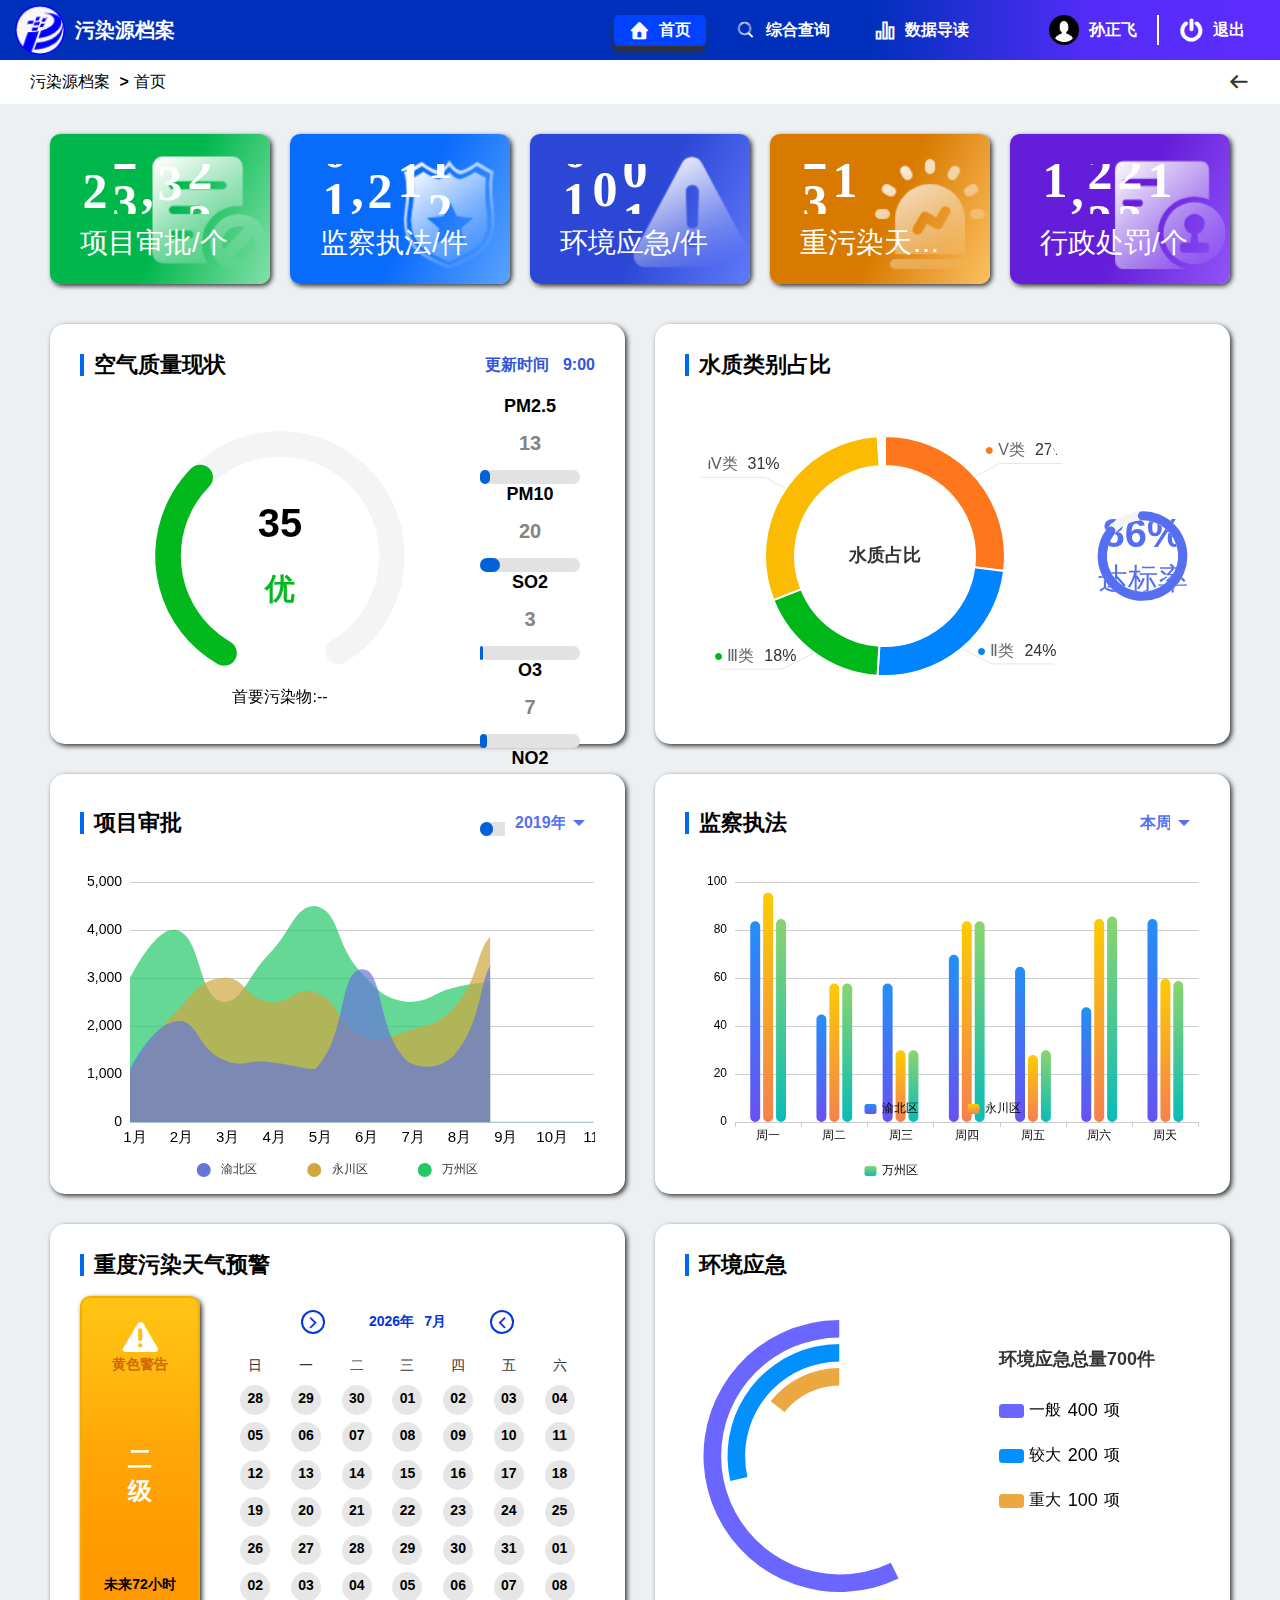
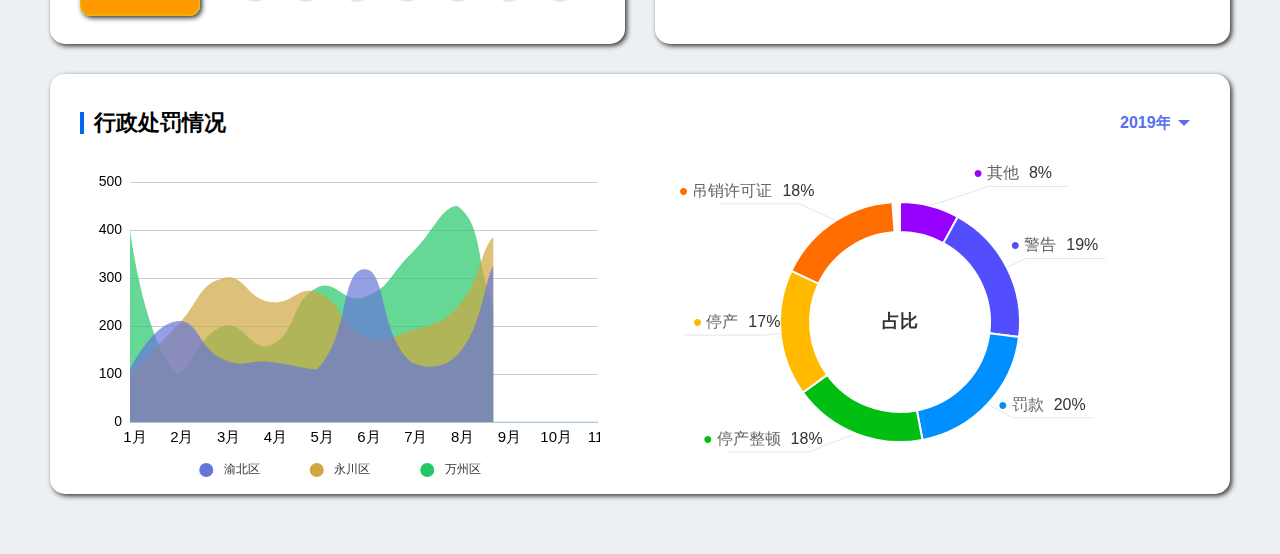
==== commit 6fc96192: "修改页面" ====
--- a/sanwei/displayData.html
+++ b/sanwei/displayData.html
@@ -23,7 +23,7 @@
                 <span class="platform-name">污染源档案</span>
             </a>
             <div id="logout">
-                <a href="#">
+                <a href="./login.html">
                     <span class="iconfont icon-084tuichu"></span>
                     退出
                 </a>
@@ -48,7 +48,7 @@
                     </a>
                 </li>
                 <li class="nav-list-item ">
-                    <a href="">
+                    <a href="javascript:void(0)">
                         <span class="iconfont icon-zhibiao"></span>
                         数据导读
                     </a>
--- a/sanwei/static/iconfont/iconfont.css
+++ b/sanwei/static/iconfont/iconfont.css
@@ -1,10 +1,10 @@
 @font-face {font-family: "iconfont";
-  src: url('iconfont.eot?t=1591606601349'); /* IE9 */
-  src: url('iconfont.eot?t=1591606601349#iefix') format('embedded-opentype'), /* IE6-IE8 */
-  url('[data-uri]') format('woff2'),
-  url('iconfont.woff?t=1591606601349') format('woff'),
-  url('iconfont.ttf?t=1591606601349') format('truetype'), /* chrome, firefox, opera, Safari, Android, iOS 4.2+ */
-  url('iconfont.svg?t=1591606601349#iconfont') format('svg'); /* iOS 4.1- */
+  src: url('iconfont.eot?t=1591858966396'); /* IE9 */
+  src: url('iconfont.eot?t=1591858966396#iefix') format('embedded-opentype'), /* IE6-IE8 */
+  url('[data-uri]') format('woff2'),
+  url('iconfont.woff?t=1591858966396') format('woff'),
+  url('iconfont.ttf?t=1591858966396') format('truetype'), /* chrome, firefox, opera, Safari, Android, iOS 4.2+ */
+  url('iconfont.svg?t=1591858966396#iconfont') format('svg'); /* iOS 4.1- */
 }
 
 .iconfont {
@@ -13,6 +13,10 @@
   font-style: normal;
   -webkit-font-smoothing: antialiased;
   -moz-osx-font-smoothing: grayscale;
+}
+
+.icon-jinggao:before {
+  content: "\e65a";
 }
 
 .icon-biaoqiantags3:before {
